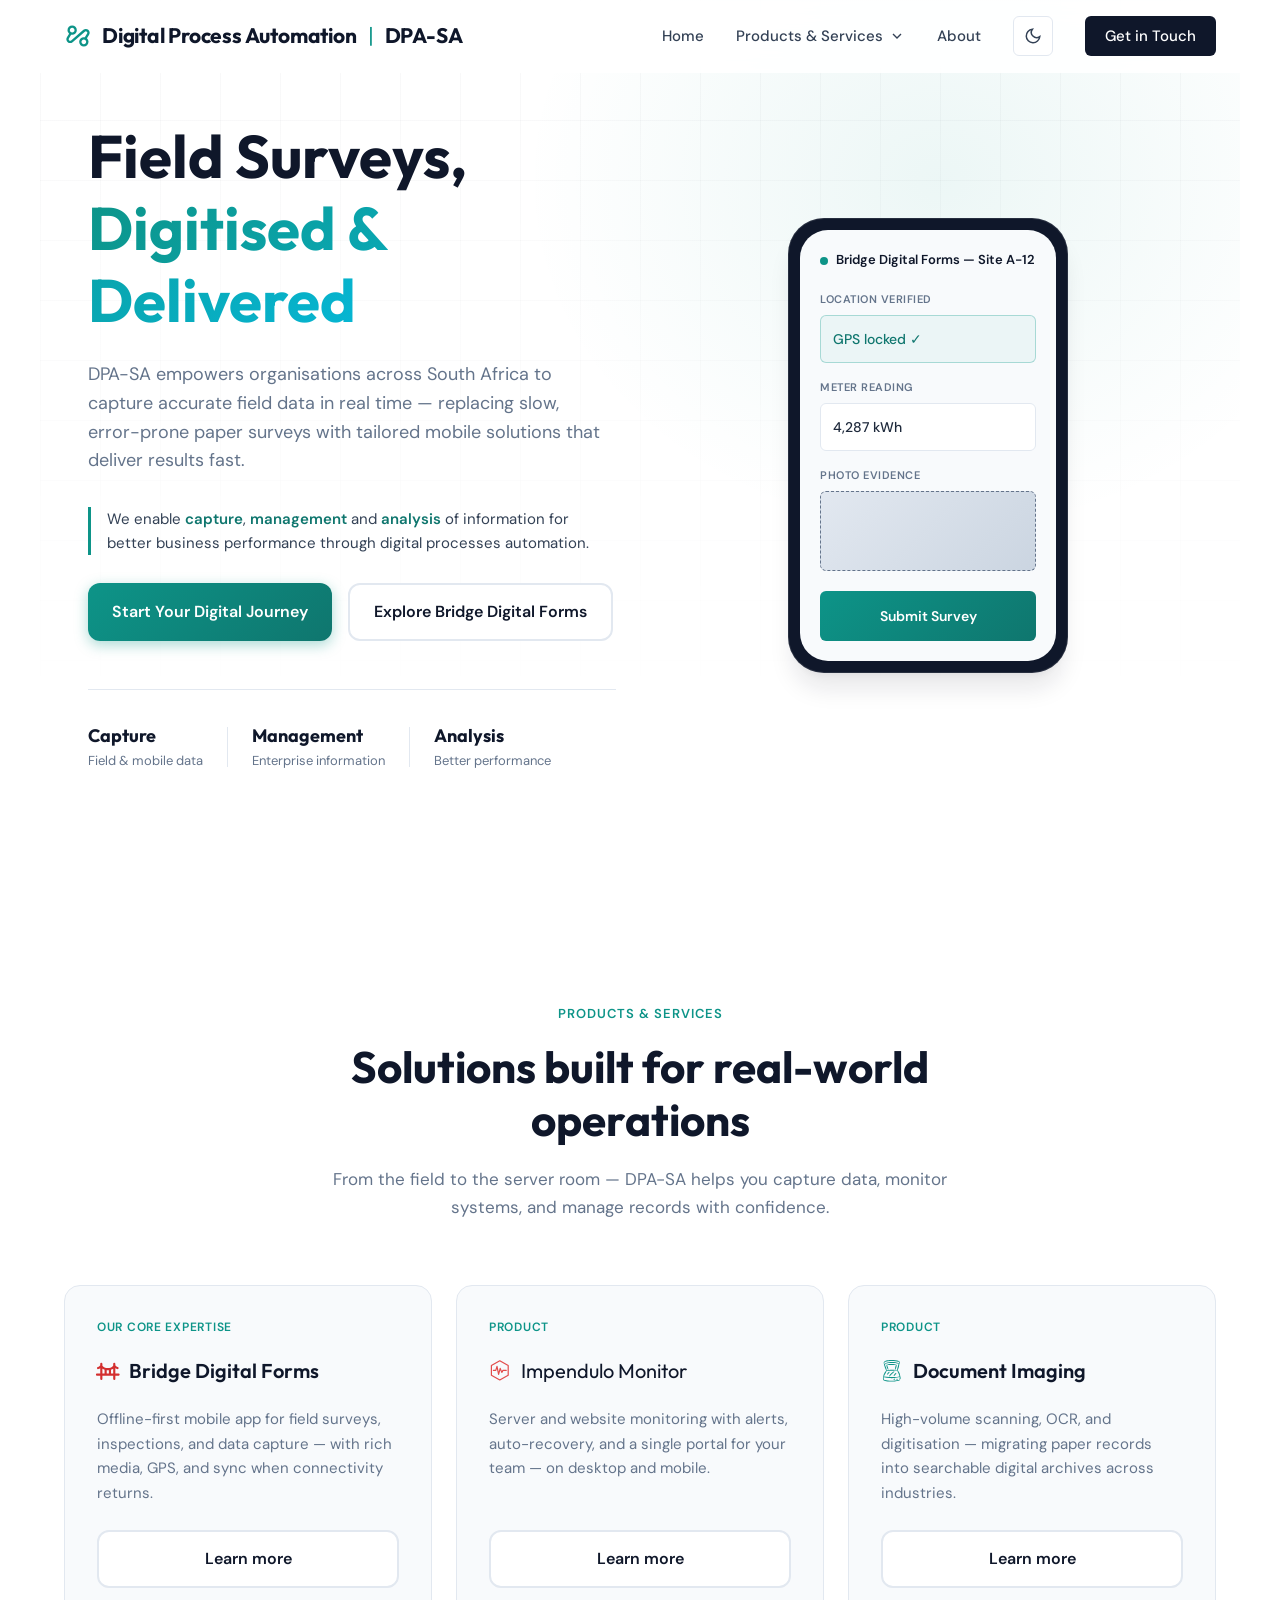
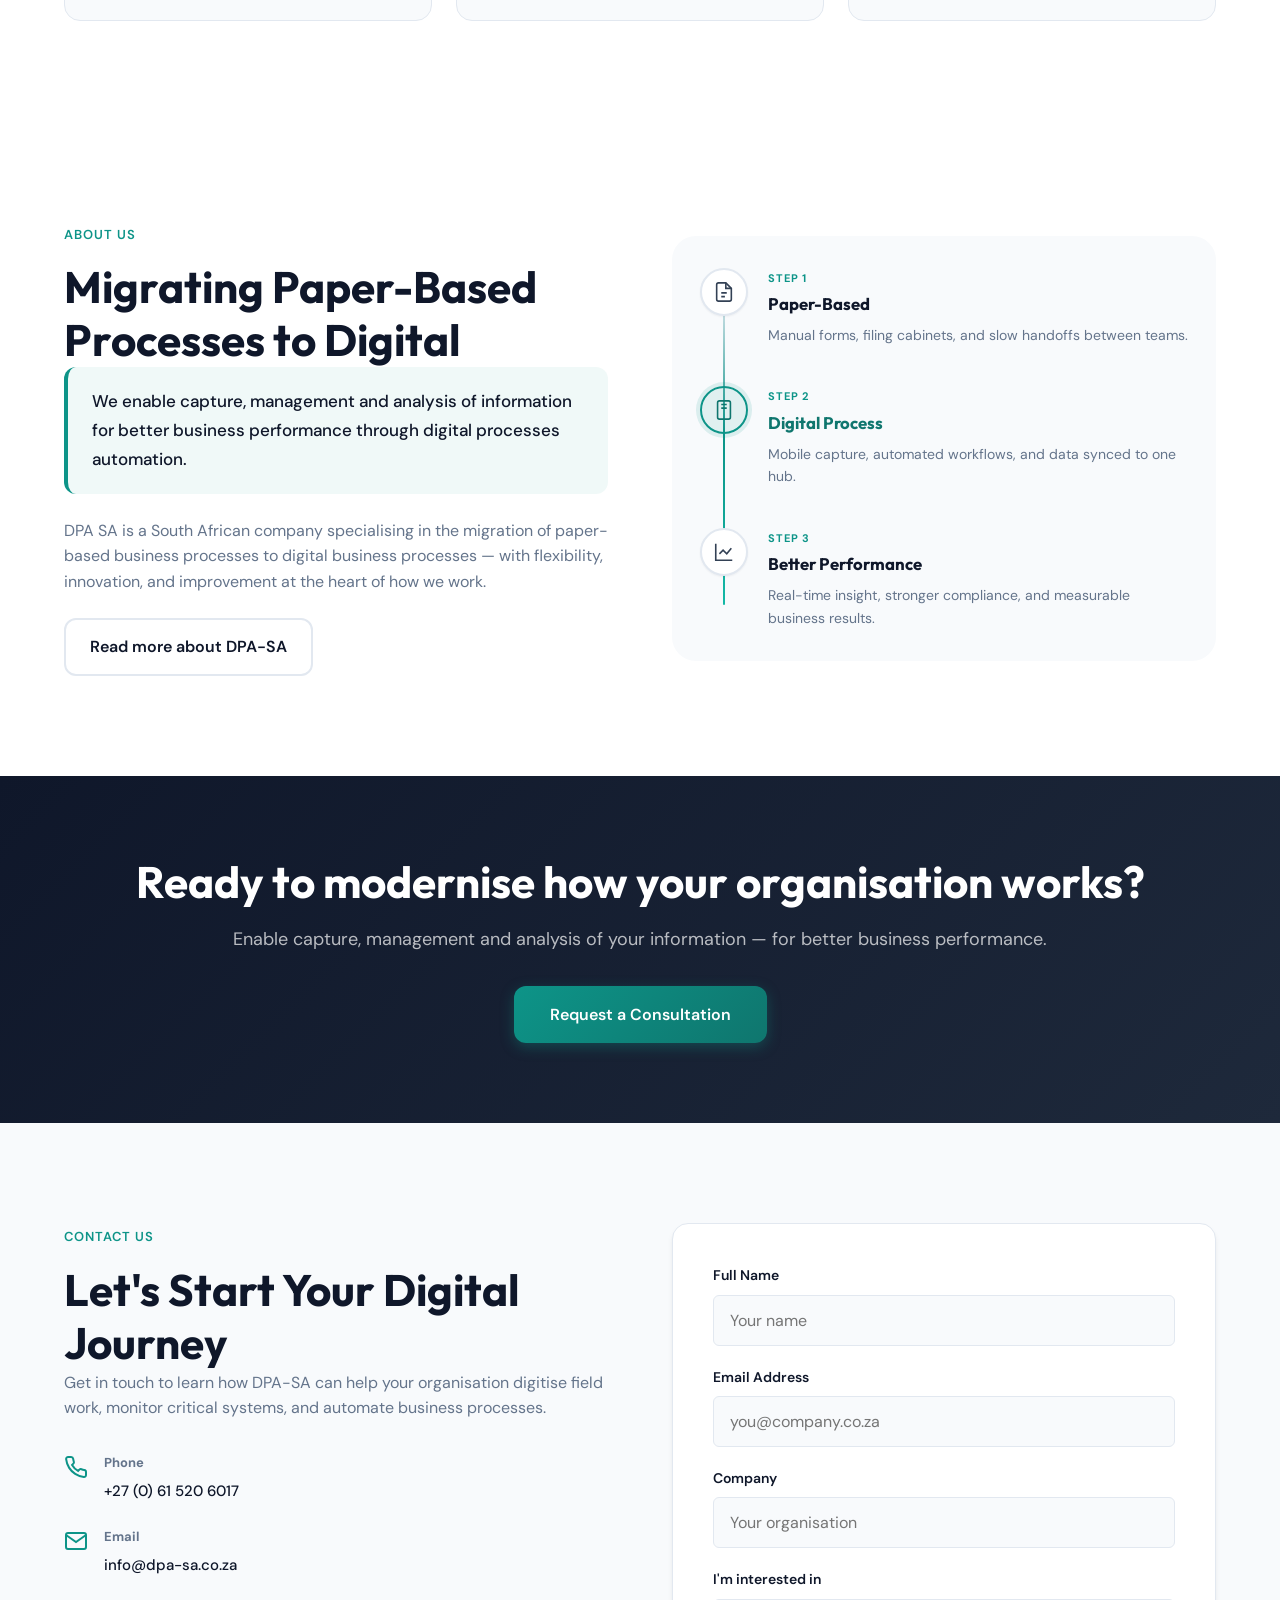
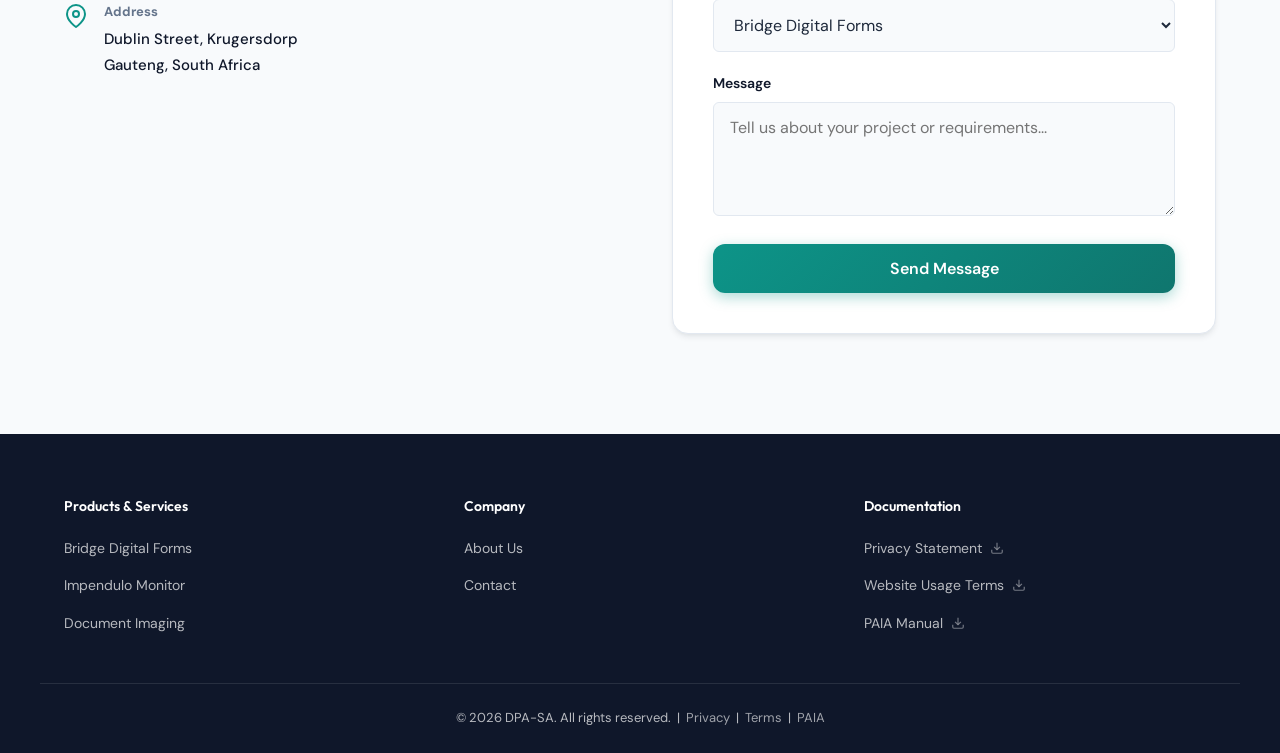
==== index.html @ 2eee4308 "Add DPA-SA static website for GitHub Pages deployment. Includes marketing pages, assets, and optiona" ====
<!DOCTYPE html>
<html lang="en">
<head>
  <meta charset="UTF-8">
  <script>
    (function () {
      try {
        var theme = localStorage.getItem('dpa-theme');
        if (!theme) {
          theme = window.matchMedia('(prefers-color-scheme: dark)').matches ? 'dark' : 'light';
        }
        document.documentElement.setAttribute('data-theme', theme);
      } catch (e) {}
    })();
  </script>
  <meta name="viewport" content="width=device-width, initial-scale=1.0, viewport-fit=cover">
  <meta http-equiv="X-UA-Compatible" content="IE=edge">

  <title>DPA-SA | Digital Process Automation</title>
  <meta name="description" content="DPA-SA — Digital Process Automation for South African organisations. Bridge Digital Forms field surveys, Impendulo Monitor server monitoring, and document imaging.">
  <meta name="keywords" content="DPA-SA, Digital Process Automation, Bridge Digital Forms, field surveys, Impendulo Monitor, server monitoring, document imaging, South Africa">
  <meta name="author" content="DPA-SA">
  <meta name="theme-color" content="#0f766e">
  <link rel="icon" type="image/svg+xml" href="images/dpa-logo.svg">
  <link rel="canonical" href="https://dpa-sa.co.za/">

  <meta name="robots" content="index, follow, max-image-preview:large, max-snippet:-1, max-video-preview:-1">
  <meta name="googlebot" content="index, follow, max-image-preview:large, max-snippet:-1, max-video-preview:-1">
  <meta name="bingbot" content="index, follow">

  <meta property="og:type" content="website">
  <meta property="og:site_name" content="DPA-SA">
  <meta property="og:locale" content="en_ZA">
  <meta property="og:url" content="https://dpa-sa.co.za/">
  <meta property="og:title" content="DPA-SA | Digital Process Automation">
  <meta property="og:description" content="We enable capture, management and analysis of information for better business performance through digital processes automation.">
  <meta property="og:image" content="https://dpa-sa.co.za/images/dpa_logo_transparent.png">
  <meta property="og:image:alt" content="DPA-SA — Digital Process Automation">

  <meta name="twitter:card" content="summary">
  <meta name="twitter:title" content="DPA-SA | Digital Process Automation">
  <meta name="twitter:description" content="Bridge Digital Forms field surveys, Impendulo Monitor, and document imaging for South African organisations.">
  <meta name="twitter:image" content="https://dpa-sa.co.za/images/dpa_logo_transparent.png">

  <script type="application/ld+json">
  {
    "@context": "https://schema.org",
    "@graph": [
      {
        "@type": "Organization",
        "@id": "https://dpa-sa.co.za/#organization",
        "name": "DPA-SA",
        "alternateName": "Digital Process Automation",
        "url": "https://dpa-sa.co.za/",
        "logo": "https://dpa-sa.co.za/images/dpa_logo_transparent.png",
        "description": "South African company specialising in digital process automation, Bridge Digital Forms field surveys, server monitoring, and document imaging.",
        "email": "info@dpa-sa.co.za",
        "telephone": "+27-61-520-6017",
        "address": {
          "@type": "PostalAddress",
          "streetAddress": "Dublin Street",
          "addressLocality": "Krugersdorp",
          "addressRegion": "Gauteng",
          "addressCountry": "ZA"
        },
        "areaServed": { "@type": "Country", "name": "South Africa" }
      },
      {
        "@type": "WebSite",
        "@id": "https://dpa-sa.co.za/#website",
        "url": "https://dpa-sa.co.za/",
        "name": "DPA-SA",
        "publisher": { "@id": "https://dpa-sa.co.za/#organization" },
        "inLanguage": "en-ZA"
      }
    ]
  }
  </script>

  <link rel="preconnect" href="https://fonts.googleapis.com">
  <link rel="preconnect" href="https://fonts.gstatic.com" crossorigin>
  <link href="https://fonts.googleapis.com/css2?family=DM+Sans:ital,opsz,wght@0,9..40,400;0,9..40,500;0,9..40,600;0,9..40,700;1,9..40,400&family=Outfit:wght@500;600;700;800&display=swap" rel="stylesheet">
  <link rel="stylesheet" href="styles.css">
</head>
<body>
  <header class="header" id="header">
    <nav class="nav container">
      <a href="index.html" class="logo">
        <svg class="logo-icon" xmlns="http://www.w3.org/2000/svg" viewBox="0 0 24 24" width="28" height="28" aria-hidden="true">
          <path d="M0 0h24v24H0z" fill="none"/>
          <path fill="currentColor" d="M7.4 17.25q-1.05.875-2.187.8t-1.988-.775t-1.162-1.837t.412-2.338L4.35 10q-.625-.55-.987-1.325T3 7q0-1.65 1.175-2.825T7 3t2.825 1.175T11 7T9.825 9.825T7 11q-.225 0-.45-.025t-.425-.075L4.2 14.15q-.275.45-.175.888t.425.712t.775.313t.875-.313l10.5-9.025q1.05-.875 2.2-.788t2 .788t1.15 1.838t-.425 2.337L19.65 14q.625.55.988 1.325T21 17q0 1.65-1.175 2.825T17 21t-2.825-1.175T13 17t1.175-2.825T17 13q.225 0 .438.025t.412.075l1.95-3.25q.275-.45.175-.888t-.425-.712t-.775-.312t-.875.312zm1.013-8.837Q9 7.825 9 7t-.587-1.412T7 5t-1.412.588T5 7t.588 1.413T7 9t1.413-.587m10 10Q19 17.825 19 17t-.587-1.412T17 15t-1.412.588T15 17t.588 1.413T17 19t1.413-.587M17 17"/>
        </svg>
        <span class="logo-text">Digital Process Automation <span class="logo-divider">|</span> DPA-SA</span>
      </a>
      <button class="nav-toggle" id="navToggle" aria-label="Toggle navigation">
        <span></span>
        <span></span>
        <span></span>
      </button>
      <ul class="nav-links" id="navLinks">
        <li><a href="index.html">Home</a></li>
        <li class="nav-dropdown" id="navDropdown">
          <button class="nav-dropdown-toggle" id="navDropdownToggle" aria-expanded="false" aria-haspopup="true">
            Products &amp; Services
            <svg class="nav-dropdown-chevron" viewBox="0 0 24 24" fill="none" stroke="currentColor" stroke-width="2"><path d="M6 9l6 6 6-6"/></svg>
          </button>
          <ul class="nav-dropdown-menu" id="navDropdownMenu">
            <li><a href="bridge-digital-forms.html">Bridge Digital Forms</a></li>
            <li><a href="impendulo.html">Impendulo Monitor</a></li>
            <li><a href="document-imaging.html">Document Imaging</a></li>
          </ul>
        </li>
        <li><a href="about.html">About</a></li>
        <li>
          <button type="button" class="theme-toggle" id="themeToggle" aria-label="Switch to dark mode">
            <svg class="theme-icon theme-icon--moon" viewBox="0 0 24 24" fill="none" stroke="currentColor" stroke-width="2" aria-hidden="true"><path d="M21 12.79A9 9 0 1111.21 3 7 7 0 0021 12.79z"/></svg>
            <svg class="theme-icon theme-icon--sun" viewBox="0 0 24 24" fill="none" stroke="currentColor" stroke-width="2" aria-hidden="true"><circle cx="12" cy="12" r="5"/><path d="M12 1v2M12 21v2M4.22 4.22l1.42 1.42M18.36 18.36l1.42 1.42M1 12h2M21 12h2M4.22 19.78l1.42-1.42M18.36 5.64l1.42-1.42"/></svg>
          </button>
        </li>
        <li><a href="index.html#contact" class="nav-cta">Get in Touch</a></li>
      </ul>
    </nav>
  </header>

  <main>
    <section class="hero">
      <div class="hero-bg">
        <div class="hero-gradient"></div>
        <div class="hero-grid"></div>
      </div>
      <div class="hero-layout container">
        <div class="hero-intro">
          <h1>Field Surveys,<br><span class="gradient-text">Digitised & Delivered</span></h1>
          <p class="hero-subtitle">
            DPA-SA empowers organisations across South Africa to capture accurate field data in real time —
            replacing slow, error-prone paper surveys with tailored mobile solutions that deliver results fast.
          </p>
        </div>
        <div class="hero-visual">
          <div class="phone-mockup">
            <div class="phone-screen">
              <div class="form-preview">
                <div class="form-header">
                  <div class="form-dot"></div>
                  <span>Bridge Digital Forms — Site A-12</span>
                </div>
                <div class="form-field">
                  <label>Location verified</label>
                  <div class="form-value success">GPS locked ✓</div>
                </div>
                <div class="form-field">
                  <label>Meter reading</label>
                  <div class="form-value">4,287 kWh</div>
                </div>
                <div class="form-field">
                  <label>Photo evidence</label>
                  <div class="form-photo"></div>
                </div>
                <div class="form-submit">Submit Survey</div>
              </div>
            </div>
          </div>
        </div>
        <div class="hero-details">
          <p class="hero-slogan">
            We enable <strong>capture</strong>, <strong>management</strong> and <strong>analysis</strong> of information for better business performance through digital processes automation.
          </p>
          <div class="hero-actions">
            <a href="index.html#contact" class="btn btn-primary">Start Your Digital Journey</a>
            <a href="bridge-digital-forms.html" class="btn btn-secondary">Explore Bridge Digital Forms</a>
          </div>
          <div class="hero-stats">
            <div class="stat">
              <span class="stat-value">Capture</span>
              <span class="stat-label">Field & mobile data</span>
            </div>
            <div class="stat-divider"></div>
            <div class="stat">
              <span class="stat-value">Management</span>
              <span class="stat-label">Enterprise information</span>
            </div>
            <div class="stat-divider"></div>
            <div class="stat">
              <span class="stat-value">Analysis</span>
              <span class="stat-label">Better performance</span>
            </div>
          </div>
        </div>
      </div>
    </section>

    <section class="section products-overview">
      <div class="container">
        <div class="section-header section-header--center">
          <span class="section-tag">Products &amp; Services</span>
          <h2>Solutions built for real-world operations</h2>
          <p>From the field to the server room — DPA-SA helps you capture data, monitor systems, and manage records with confidence.</p>
        </div>

        <div class="product-teasers">
          <article class="product-teaser">
            <span class="product-teaser-tag">Our Core Expertise</span>
            <h3 class="bridge-mobile-title bridge-mobile-title--sm">
              <svg class="bridge-mobile-logo" xmlns="http://www.w3.org/2000/svg" viewBox="2 3 20 17" aria-hidden="true">
                <path fill="currentColor" d="M18 4a1 1 0 0 1 .993.883L19 5v1.565l.116.101l.277.231q.076.063.158.126c.533.415 1.177.832 1.765 1.028a1 1 0 1 1-.632 1.898a7 7 0 0 1-1.43-.694L19 9.091V14h3a1 1 0 0 1 .117 1.993L22 16h-3v3a1 1 0 0 1-1.993.117L17 19v-3H7v3a1 1 0 0 1-1.993.117L5 19v-3H2a1 1 0 0 1-.117-1.993L2 14h3V9.09c-.496.331-1.078.657-1.684.859a1 1 0 0 1-.632-1.898c.588-.196 1.232-.613 1.765-1.028l.158-.126l.277-.231L5 6.565V5a1 1 0 0 1 1.993-.117L7 5v1.722a4.8 4.8 0 0 0 .937.997C8.71 8.338 9.993 9 12 9s3.29-.662 4.063-1.28c.393-.315.664-.626.832-.851L17 6.722V5a1 1 0 0 1 1-1m-1 5.517a7.6 7.6 0 0 1-1.666.895l-.334.121V14h2zm-4 1.436a10.5 10.5 0 0 1-1.677.026L11 10.953V14h2zM7 9.517V14h2v-3.467l-.334-.12a7.6 7.6 0 0 1-1.428-.733z"/>
              </svg>
              Bridge Digital Forms
            </h3>
            <p>Offline-first mobile app for field surveys, inspections, and data capture — with rich media, GPS, and sync when connectivity returns.</p>
            <a href="bridge-digital-forms.html" class="btn btn-secondary">Learn more</a>
          </article>

          <article class="product-teaser">
            <span class="product-teaser-tag">Product</span>
            <h3 class="impendulo-title impendulo-title--sm impendulo-title--teaser">
              <svg class="impendulo-mark" xmlns="http://www.w3.org/2000/svg" viewBox="0 0 108 108" aria-hidden="true">
                <polygon points="54,4 96,28 96,76 54,100 12,76 12,28" fill="none" stroke="currentColor" stroke-width="6" stroke-linejoin="round"/>
                <polyline points="22,52 34,52 40,32 48,72 56,42 64,62 70,52 86,52" fill="none" stroke="currentColor" stroke-width="6" stroke-linecap="round" stroke-linejoin="round"/>
              </svg>
              <span class="impendulo-title-text">Impendulo Monitor</span>
            </h3>
            <p>Server and website monitoring with alerts, auto-recovery, and a single portal for your team — on desktop and mobile.</p>
            <a href="impendulo.html" class="btn btn-secondary">Learn more</a>
          </article>

          <article class="product-teaser">
            <span class="product-teaser-tag">Product</span>
            <h3 class="document-imaging-title document-imaging-title--sm">
              <svg class="document-imaging-logo" xmlns="http://www.w3.org/2000/svg" viewBox="0 0 24 24" aria-hidden="true">
                <path d="M0 0h24v24H0z" fill="none"/>
                <g fill="currentColor" fill-rule="evenodd" clip-rule="evenodd">
                  <path d="M17.805 20.708a.684.684 0 0 0-.713.713c0 .332.322.583.794.603a.764.764 0 0 0 .753-.653a.774.774 0 0 0-.834-.663m-3.185 0a.674.674 0 0 0-.713.714c0 .331.321.582.783.602a.674.674 0 1 0-.07-1.316m-7.868-4.492a.32.32 0 0 0 .442-.08c.312-.311.694-.563 1.005-.894c.18-.181.352-.392.523-.583q.362-.478.773-.914a.36.36 0 0 0 .1-.493a.353.353 0 0 0-.492-.09q-.567.284-1.075.663a3.5 3.5 0 0 0-.402.372a2 2 0 0 0-.351.432q-.333.552-.563 1.155a.31.31 0 0 0 .04.432m2.382 2.03a.32.32 0 0 0 .432-.08q.474-.53 1.004-1.005c.272-.261.553-.492.834-.754c.282-.261.543-.502.794-.773c.814-.804 1.608-1.628 2.432-2.362a.35.35 0 0 0 .145-.38a.353.353 0 0 0-.453-.245a.4.4 0 0 0-.124.073c-.693.452-1.407.914-2.08 1.447a11 11 0 0 0-.824.713q-.408.376-.764.804a13 13 0 0 0-1.497 2.13a.31.31 0 0 0 .1.432m4.985-.814a.311.311 0 0 0 .502.362c.352-.342.744-.653 1.085-1.005c.181-.21.342-.442.513-.673q.344-.54.784-1.005a.36.36 0 0 0 .08-.492a.354.354 0 0 0-.492-.08a5.7 5.7 0 0 0-1.176.783q-.226.198-.412.432q-.18.224-.322.472c-.23.392-.371.834-.562 1.206"/>
                  <path d="M21.835 19.693c-.08-.372-.724-3.065-.874-3.848a9 9 0 0 0-.272-1.005a13 13 0 0 0-.784-1.578c-.462-.723-1.004-1.386-1.507-2.08q.581-.966 1.005-2.01q.212-.568.362-1.155q.15-.552.24-1.115c.121-.674.172-1.347.232-2.01c.374-.617.63-1.299.754-2.01a1.47 1.47 0 0 0-.161-.814a1.87 1.87 0 0 0-.814-.723a8 8 0 0 0-2.01-.653a29 29 0 0 0-3.949-.623a29.5 29.5 0 0 0-4.02 0c-.451 0-.913.07-1.376.13S7.757.33 7.305.41c-.916.125-1.815.347-2.683.663A2.68 2.68 0 0 0 3.125 2.38a1.7 1.7 0 0 0-.121.613q0 .429.11.844q.066.263.171.512v.06a.4.4 0 0 0 0 .222c.242.884.443 1.768.694 2.652c.11.372.22.744.341 1.116s.272.743.422 1.095c.312.744.684 1.447 1.005 2.17c-.502.654-1.005 1.307-1.487 2.01a10 10 0 0 0-.573 1.005q-.267.49-.482 1.005a14.4 14.4 0 0 0-.744 2.602a.35.35 0 0 0 .06.282a.31.31 0 0 0 .121.271c0 .13-.11.261-.16.402a5 5 0 0 0-.242.794a2.6 2.6 0 0 0-.07.492q-.03.256 0 .513a2.59 2.59 0 0 0 1.728 2.01c1.158.434 2.374.695 3.608.773c1.703.154 3.415.207 5.124.16a31 31 0 0 0 5.105-.642c.543-.11 1.085-.211 1.628-.342a10 10 0 0 0 1.095-.321a.343.343 0 0 0 .221-.443s-.06-.07-.09-.1a.37.37 0 0 0 .22-.1c.401-.305.708-.716.885-1.186c.071-.204.112-.418.12-.633q.05-.26.02-.523M3.808 2.691a1.94 1.94 0 0 1 1.206-.834a12 12 0 0 1 2.522-.442l2.653-.221a32 32 0 0 1 3.828 0c1.283.064 2.562.205 3.828.422a9.7 9.7 0 0 1 1.608.382c.286.075.542.237.734.462c.08.162.105.345.07.523q-.09.47-.271.914h-.07a15 15 0 0 0-1.005-.633q-.408-.164-.834-.271a15 15 0 0 0-3.708-.744a24 24 0 0 0-2.804 0c-.944 0-1.879.13-2.773.211c-1.121.08-2.223.334-3.266.754A3.17 3.17 0 0 0 4.02 4.62a2 2 0 0 1-.17-.402a2 2 0 0 1-.111-.422a2.6 2.6 0 0 1-.06-.573c0-.186.044-.368.13-.533m-.06 14.49c.22-.432.462-.854.693-1.286s.462-.864.683-1.296c.402-.804.764-1.618 1.146-2.412h.08a.3.3 0 0 0 .171-.402c-.251-.884-.452-1.758-.703-2.633c-.11-.371-.232-.743-.362-1.105s-.271-.734-.442-1.095a65 65 0 0 0-.734-1.749a.28.28 0 0 0 .181-.2a2.33 2.33 0 0 1 1.407-1.166a9.7 9.7 0 0 1 3.014-.412l2.744-.1c.894 0 1.788-.051 2.693 0c1.182.015 2.359.167 3.506.451q.339.095.654.252c.341.16.663.351 1.004.532c-.24 1.005-.542 2.01-.834 3.015c-.11.372-.21.743-.311 1.115c-.1.372-.17.754-.271 1.126c-.1.371-.282.914-.453 1.366a.31.31 0 0 0-.24-.15a31 31 0 0 0-4.201-.212c-.824 0-1.658.06-2.492.121c-1.236.1-2.462.271-3.698.301a.313.313 0 0 0-.321.302a.3.3 0 0 0 .301.321q2.089.227 4.19.211c.824 0 1.648-.08 2.482-.14c1.236-.09 2.462-.211 3.698-.201a.35.35 0 0 0 .322-.221q.04.083.12.13a.28.28 0 0 0 .181 0l1.638 3.567q.252.592.442 1.206c.191.613.352 1.236.553 1.86a41 41 0 0 1-5.868.683c-.905 0-1.81.05-2.724.05s-1.808 0-2.713-.06a52 52 0 0 1-6.029-.553c.14-.412.302-.814.493-1.216m16.941 3.236q.015.195 0 .392a1.94 1.94 0 0 1-.291.834a.35.35 0 0 0 0 .472h-.07a9 9 0 0 1-1.005.251l-1.628.241q-2 .285-4.02.342a50 50 0 0 1-6.029-.181a11.7 11.7 0 0 1-3.346-.492a1.8 1.8 0 0 1-1.296-1.287a2.4 2.4 0 0 1 0-.371a3 3 0 0 1 0-.402c0-.242.1-.473.16-.704c.061-.23.101-.291.152-.432a43 43 0 0 0 5.908 1.005c.925.08 1.859.12 2.783.11c.925-.01 1.87 0 2.794-.12A36 36 0 0 0 20.74 19v.794c0 .27-.03.422-.05.623"/>
                  <path d="M7.697 10.61a.29.29 0 0 0 .392.17a.31.31 0 0 0 .18-.402c-.18-.683-.311-1.366-.522-2.01c-.12-.391-.281-.773-.432-1.155s-.362-.924-.523-1.397a8 8 0 0 1 1.005-.15h2.2l3.568-.211q.685-.015 1.367.06c.572.06 1.135.16 1.698.251c-.161.432-.332.844-.483 1.276c-.08.231-.15.462-.21.704c-.061.24-.111.482-.161.723c-.1.583-.161 1.166-.221 1.749a.353.353 0 0 0 .258.453a.35.35 0 0 0 .425-.303c.2-.562.442-1.095.633-1.658a9 9 0 0 0 .321-1.145q.154-.923.171-1.86a.34.34 0 0 0 .09-.14a.35.35 0 0 0-.26-.412a38 38 0 0 0-2.11-.553q-.732-.161-1.478-.23a11 11 0 0 0-1.507 0c-.734 0-1.467.15-2.18.21s-1.488.181-2.221.332c-1.678.241-1.779.352-1.678.643a12 12 0 0 0 .26 1.9c.071.26.131.522.222.783l.301.744c.221.562.583 1.045.895 1.627"/>
                </g>
              </svg>
              Document Imaging
            </h3>
            <p>High-volume scanning, OCR, and digitisation — migrating paper records into searchable digital archives across industries.</p>
            <a href="document-imaging.html" class="btn btn-secondary">Learn more</a>
          </article>
        </div>
      </div>
    </section>

    <section class="section about about--snippet">
      <div class="container about-grid">
        <div class="about-content">
          <span class="section-tag">About Us</span>
          <h2>Migrating Paper-Based Processes to Digital</h2>
          <p class="about-slogan">
            We enable capture, management and analysis of information for better business performance through digital processes automation.
          </p>
          <p>
            DPA SA is a South African company specialising in the migration of paper-based business processes to digital business processes — with flexibility, innovation, and improvement at the heart of how we work.
          </p>
          <a href="about.html" class="btn btn-secondary">Read more about DPA-SA</a>
        </div>
        <div class="about-visual">
          <div class="process-flow process-flow--timeline">
            <article class="flow-step">
              <div class="flow-step__marker">
                <div class="flow-icon" aria-hidden="true">
                  <svg viewBox="0 0 24 24" fill="none" stroke="currentColor" stroke-width="1.75"><path d="M14 2H6a2 2 0 00-2 2v16a2 2 0 002 2h12a2 2 0 002-2V8z"/><path d="M14 2v6h6M9 13h6M9 17h4"/></svg>
                </div>
              </div>
              <div class="flow-step__body">
                <span class="flow-step__label">Step 1</span>
                <strong>Paper-Based</strong>
                <p>Manual forms, filing cabinets, and slow handoffs between teams.</p>
              </div>
            </article>

            <article class="flow-step flow-step--active">
              <div class="flow-step__marker">
                <div class="flow-icon" aria-hidden="true">
                  <svg viewBox="0 0 24 24" fill="none" stroke="currentColor" stroke-width="1.75"><rect x="5" y="2" width="14" height="20" rx="2"/><path d="M12 18h.01M9 6h6M9 10h6"/></svg>
                </div>
              </div>
              <div class="flow-step__body">
                <span class="flow-step__label">Step 2</span>
                <strong>Digital Process</strong>
                <p>Mobile capture, automated workflows, and data synced to one hub.</p>
              </div>
            </article>

            <article class="flow-step">
              <div class="flow-step__marker">
                <div class="flow-icon" aria-hidden="true">
                  <svg viewBox="0 0 24 24" fill="none" stroke="currentColor" stroke-width="1.75"><path d="M3 3v18h18"/><path d="M7 14l4-4 4 4 5-6"/></svg>
                </div>
              </div>
              <div class="flow-step__body">
                <span class="flow-step__label">Step 3</span>
                <strong>Better Performance</strong>
                <p>Real-time insight, stronger compliance, and measurable business results.</p>
              </div>
            </article>
          </div>
        </div>
      </div>
    </section>

    <section class="cta-banner">
      <div class="container cta-content">
        <h2>Ready to modernise how your organisation works?</h2>
        <p>Enable capture, management and analysis of your information — for better business performance.</p>
        <a href="index.html#contact" class="btn btn-primary btn-lg">Request a Consultation</a>
      </div>
    </section>

    <section class="section contact" id="contact">
      <div class="container contact-grid">
        <div class="contact-info">
          <span class="section-tag">Contact Us</span>
          <h2>Let's Start Your Digital Journey</h2>
          <p>
            Get in touch to learn how DPA-SA can help your organisation digitise field work, monitor critical systems, and automate business processes.
          </p>
          <div class="contact-details">
            <div class="contact-item">
              <svg viewBox="0 0 24 24" fill="none" stroke="currentColor" stroke-width="2"><path d="M22 16.92v3a2 2 0 01-2.18 2 19.79 19.79 0 01-8.63-3.07 19.5 19.5 0 01-6-6 19.79 19.79 0 01-3.07-8.67A2 2 0 014.11 2h3a2 2 0 012 1.72 12.84 12.84 0 00.7 2.81 2 2 0 01-.45 2.11L8.09 9.91a16 16 0 006 6l1.27-1.27a2 2 0 012.11-.45 12.84 12.84 0 002.81.7A2 2 0 0122 16.92z"/></svg>
              <div>
                <strong>Phone</strong>
                <a href="tel:+27615206017">+27 (0) 61 520 6017</a>
              </div>
            </div>
            <div class="contact-item">
              <svg viewBox="0 0 24 24" fill="none" stroke="currentColor" stroke-width="2"><path d="M4 4h16c1.1 0 2 .9 2 2v12c0 1.1-.9 2-2 2H4c-1.1 0-2-.9-2-2V6c0-1.1.9-2 2-2z"/><path d="M22 6l-10 7L2 6"/></svg>
              <div>
                <strong>Email</strong>
                <a href="mailto:info@dpa-sa.co.za">info@dpa-sa.co.za</a>
              </div>
            </div>
            <div class="contact-item">
              <svg viewBox="0 0 24 24" fill="none" stroke="currentColor" stroke-width="2"><path d="M21 10c0 7-9 13-9 13s-9-6-9-13a9 9 0 0118 0z"/><circle cx="12" cy="10" r="3"/></svg>
              <div>
                <strong>Address</strong>
                <span>Dublin Street, Krugersdorp<br>Gauteng, South Africa</span>
              </div>
            </div>
          </div>
        </div>
        <form class="contact-form" id="contactForm">
          <div class="form-group">
            <label for="name">Full Name</label>
            <input type="text" id="name" name="name" required placeholder="Your name">
          </div>
          <div class="form-group">
            <label for="email">Email Address</label>
            <input type="email" id="email" name="email" required placeholder="you@company.co.za">
          </div>
          <div class="form-group">
            <label for="company">Company</label>
            <input type="text" id="company" name="company" placeholder="Your organisation">
          </div>
          <div class="form-group">
            <label for="interest">I'm interested in</label>
            <select id="interest" name="interest">
              <option value="bridge-digital-forms">Bridge Digital Forms</option>
              <option value="impendulo">Impendulo Monitor</option>
              <option value="document-imaging">Document Imaging</option>
              <option value="other">Other / General Enquiry</option>
            </select>
          </div>
          <div class="form-group">
            <label for="message">Message</label>
            <textarea id="message" name="message" rows="4" placeholder="Tell us about your project or requirements..."></textarea>
          </div>
          <button type="submit" class="btn btn-primary btn-full">Send Message</button>
        </form>
      </div>
    </section>
  </main>

  <footer class="footer">
    <div class="container footer-content">
      <div class="footer-col">
        <h4>Products &amp; Services</h4>
        <ul>
          <li><a href="bridge-digital-forms.html">Bridge Digital Forms</a></li>
          <li><a href="impendulo.html">Impendulo Monitor</a></li>
          <li><a href="document-imaging.html">Document Imaging</a></li>
        </ul>
      </div>
      <div class="footer-col">
        <h4>Company</h4>
        <ul>
          <li><a href="about.html">About Us</a></li>
          <li><a href="index.html#contact">Contact</a></li>
        </ul>
      </div>
      <div class="footer-col">
        <h4>Documentation</h4>
        <ul>
          <li>
            <a href="documentation/DPA-Privacy-Statement.pdf" target="_blank" rel="noopener noreferrer" class="doc-link">
              Privacy Statement
              <svg viewBox="0 0 24 24" fill="none" stroke="currentColor" stroke-width="2" aria-hidden="true"><path d="M21 15v4a2 2 0 01-2 2H5a2 2 0 01-2-2v-4"/><polyline points="7 10 12 15 17 10"/><line x1="12" y1="15" x2="12" y2="3"/></svg>
            </a>
          </li>
          <li>
            <a href="documentation/DPA-Website-Usage-Terms.pdf" target="_blank" rel="noopener noreferrer" class="doc-link">
              Website Usage Terms
              <svg viewBox="0 0 24 24" fill="none" stroke="currentColor" stroke-width="2" aria-hidden="true"><path d="M21 15v4a2 2 0 01-2 2H5a2 2 0 01-2-2v-4"/><polyline points="7 10 12 15 17 10"/><line x1="12" y1="15" x2="12" y2="3"/></svg>
            </a>
          </li>
          <li>
            <a href="documentation/DPA-PAIA-manual.pdf" target="_blank" rel="noopener noreferrer" class="doc-link">
              PAIA Manual
              <svg viewBox="0 0 24 24" fill="none" stroke="currentColor" stroke-width="2" aria-hidden="true"><path d="M21 15v4a2 2 0 01-2 2H5a2 2 0 01-2-2v-4"/><polyline points="7 10 12 15 17 10"/><line x1="12" y1="15" x2="12" y2="3"/></svg>
            </a>
          </li>
        </ul>
      </div>
    </div>
    <div class="footer-bottom container">
      <p>&copy; 2026 DPA-SA. All rights reserved. &nbsp;|&nbsp;
        <a href="documentation/DPA-Privacy-Statement.pdf" target="_blank" rel="noopener noreferrer">Privacy</a> &nbsp;|&nbsp;
        <a href="documentation/DPA-Website-Usage-Terms.pdf" target="_blank" rel="noopener noreferrer">Terms</a> &nbsp;|&nbsp;
        <a href="documentation/DPA-PAIA-manual.pdf" target="_blank" rel="noopener noreferrer">PAIA</a>
      </p>
    </div>
  </footer>

  <button class="scroll-top" id="scrollTop" aria-label="Scroll to top" title="Back to top">
    <svg viewBox="0 0 24 24" fill="none" stroke="currentColor" stroke-width="2.5" aria-hidden="true"><path d="M18 15l-6-6-6 6"/></svg>
  </button>

  <script src="script.js"></script>
</body>
</html>
---- styles.css ----
/* ============================================
   DPA-SA — Modern Corporate Website Styles
   ============================================ */

:root {
  color-scheme: light;
  --color-primary: #0d9488;
  --color-primary-dark: #0f766e;
  --color-primary-light: #14b8a6;
  --bridge-brand-red: #d32f2f;
  --portal-brand-red: var(--bridge-brand-red);
  --color-accent: #06b6d4;
  --color-navy: #0f172a;
  --color-navy-light: #1e293b;
  --color-slate: #334155;
  --color-slate-light: #64748b;
  --color-text: #1e293b;
  --color-text-muted: #64748b;
  --color-heading: #0f172a;
  --color-bg: #ffffff;
  --color-bg-alt: #f8fafc;
  --color-bg-dark: #0f172a;
  --color-surface: #ffffff;
  --color-header-bg: rgba(255, 255, 255, 0.9);
  --color-border: #e2e8f0;
  --color-grid-line: rgba(15, 23, 42, 0.03);
  --font-display: 'Outfit', system-ui, sans-serif;
  --font-body: 'DM Sans', system-ui, sans-serif;
  --shadow-sm: 0 1px 2px rgba(15, 23, 42, 0.05);
  --shadow-md: 0 4px 6px -1px rgba(15, 23, 42, 0.08), 0 2px 4px -2px rgba(15, 23, 42, 0.05);
  --shadow-lg: 0 10px 15px -3px rgba(15, 23, 42, 0.08), 0 4px 6px -4px rgba(15, 23, 42, 0.05);
  --shadow-xl: 0 20px 25px -5px rgba(15, 23, 42, 0.1), 0 8px 10px -6px rgba(15, 23, 42, 0.05);
  --radius-sm: 6px;
  --radius-md: 12px;
  --radius-lg: 16px;
  --radius-xl: 24px;
  --transition: 0.2s ease;
}

[data-theme="dark"] {
  color-scheme: dark;
  --color-slate: #cbd5e1;
  --color-slate-light: #94a3b8;
  --color-text: #e2e8f0;
  --color-text-muted: #94a3b8;
  --color-heading: #f8fafc;
  --color-bg: #0f172a;
  --color-bg-alt: #1e293b;
  --color-surface: #1e293b;
  --color-header-bg: rgba(15, 23, 42, 0.92);
  --color-border: #334155;
  --color-grid-line: rgba(148, 163, 184, 0.08);
  --color-primary-light: #2dd4bf;
  --shadow-sm: 0 1px 2px rgba(0, 0, 0, 0.35);
  --shadow-md: 0 4px 6px -1px rgba(0, 0, 0, 0.4), 0 2px 4px -2px rgba(0, 0, 0, 0.3);
  --shadow-lg: 0 10px 15px -3px rgba(0, 0, 0, 0.45), 0 4px 6px -4px rgba(0, 0, 0, 0.35);
  --shadow-xl: 0 20px 25px -5px rgba(0, 0, 0, 0.5), 0 8px 10px -6px rgba(0, 0, 0, 0.4);
}

*, *::before, *::after {
  box-sizing: border-box;
  margin: 0;
  padding: 0;
}

html {
  scroll-behavior: smooth;
  scroll-padding-top: 80px;
}

body {
  font-family: var(--font-body);
  font-size: 16px;
  line-height: 1.6;
  color: var(--color-text);
  background: var(--color-bg);
  -webkit-font-smoothing: antialiased;
  overflow-x: hidden;
  transition: background-color 0.25s ease, color 0.25s ease;
}

body.menu-open {
  overflow: hidden;
}

img {
  max-width: 100%;
  display: block;
}

a {
  color: inherit;
  text-decoration: none;
}

ul {
  list-style: none;
}

.container {
  width: 100%;
  max-width: 1200px;
  margin: 0 auto;
  padding: 0 24px;
}

/* ============================================
   Typography
   ============================================ */

h1, h2, h3, h4 {
  font-family: var(--font-display);
  font-weight: 700;
  line-height: 1.2;
  color: var(--color-heading);
}

h1 { font-size: clamp(2.5rem, 5vw, 3.75rem); }
h2 { font-size: clamp(2rem, 4vw, 2.75rem); }
h3 { font-size: 1.25rem; }

.gradient-text {
  background: linear-gradient(135deg, var(--color-primary) 0%, var(--color-accent) 100%);
  -webkit-background-clip: text;
  -webkit-text-fill-color: transparent;
  background-clip: text;
}

/* ============================================
   Buttons
   ============================================ */

.btn {
  display: inline-flex;
  align-items: center;
  justify-content: center;
  gap: 8px;
  min-height: 48px;
  padding: 14px 24px;
  font-family: var(--font-body);
  font-size: 16px;
  font-weight: 600;
  border-radius: var(--radius-md);
  border: none;
  cursor: pointer;
  transition: all var(--transition);
  touch-action: manipulation;
  -webkit-tap-highlight-color: transparent;
}

.btn-primary {
  background: linear-gradient(135deg, var(--color-primary) 0%, var(--color-primary-dark) 100%);
  color: white;
  box-shadow: 0 4px 14px rgba(13, 148, 136, 0.35);
}

.btn-primary:hover {
  transform: translateY(-2px);
  box-shadow: 0 6px 20px rgba(13, 148, 136, 0.45);
}

.btn-secondary {
  background: var(--color-surface);
  color: var(--color-heading);
  border: 2px solid var(--color-border);
}

.btn-secondary:hover {
  border-color: var(--color-primary);
  color: var(--color-primary);
}

.btn-lg {
  padding: 16px 36px;
  font-size: 16px;
}

.btn-full {
  width: 100%;
}

/* ============================================
   Header & Navigation
   ============================================ */

.header {
  position: fixed;
  top: 0;
  left: 0;
  right: 0;
  z-index: 1000;
  background: var(--color-header-bg);
  backdrop-filter: blur(12px);
  border-bottom: 1px solid transparent;
  transition: all var(--transition);
}

.header.scrolled {
  border-bottom-color: var(--color-border);
  box-shadow: var(--shadow-sm);
}

.nav {
  display: flex;
  align-items: center;
  justify-content: space-between;
  height: 72px;
}

.logo {
  display: flex;
  align-items: center;
  gap: 10px;
  flex-shrink: 0;
  text-decoration: none;
}

.logo-icon {
  flex-shrink: 0;
  width: 28px;
  height: 28px;
  color: var(--color-primary);
  display: block;
}

.logo-text {
  font-family: var(--font-display);
  font-size: clamp(16px, 2.6vw, 21px);
  font-weight: 700;
  color: var(--color-heading);
  line-height: 1.3;
  letter-spacing: -0.01em;
}

.logo-divider {
  color: var(--color-primary);
  font-weight: 400;
  margin: 0 0.35em;
}

.nav-links {
  display: flex;
  align-items: center;
  gap: 32px;
}

.nav-links a {
  font-size: 15px;
  font-weight: 500;
  color: var(--color-slate);
  transition: color var(--transition);
}

.nav-links a:hover {
  color: var(--color-primary);
}

.nav-cta {
  padding: 10px 20px !important;
  background: var(--color-navy);
  color: white !important;
  border-radius: var(--radius-sm);
}

.nav-cta:hover {
  background: var(--color-primary) !important;
  color: white !important;
}

.theme-toggle {
  display: flex;
  align-items: center;
  justify-content: center;
  width: 40px;
  height: 40px;
  padding: 0;
  border: 1px solid var(--color-border);
  border-radius: var(--radius-sm);
  background: var(--color-surface);
  color: var(--color-slate);
  cursor: pointer;
  transition: border-color var(--transition), color var(--transition), background-color var(--transition);
}

.theme-toggle:hover {
  border-color: var(--color-primary);
  color: var(--color-primary);
}

.theme-icon {
  width: 18px;
  height: 18px;
}

.theme-icon--sun {
  display: none;
}

.theme-icon--moon {
  display: block;
}

[data-theme="dark"] .theme-icon--sun {
  display: block;
}

[data-theme="dark"] .theme-icon--moon {
  display: none;
}

[data-theme="dark"] .nav-cta {
  background: var(--color-primary-dark) !important;
}

.nav-dropdown {
  position: relative;
}

.nav-dropdown-toggle {
  display: flex;
  align-items: center;
  gap: 6px;
  background: none;
  border: none;
  font-family: var(--font-body);
  font-size: 15px;
  font-weight: 500;
  color: var(--color-slate);
  cursor: pointer;
  padding: 0;
  transition: color var(--transition);
}

.nav-dropdown-toggle:hover,
.nav-dropdown.open .nav-dropdown-toggle {
  color: var(--color-primary);
}

.nav-dropdown-chevron {
  width: 16px;
  height: 16px;
  transition: transform var(--transition);
}

.nav-dropdown.open .nav-dropdown-chevron {
  transform: rotate(180deg);
}

.nav-dropdown-menu {
  position: absolute;
  top: calc(100% + 12px);
  left: 50%;
  transform: translateX(-50%) translateY(8px);
  min-width: 220px;
  background: var(--color-surface);
  border: 1px solid var(--color-border);
  border-radius: var(--radius-md);
  box-shadow: var(--shadow-lg);
  padding: 8px;
  opacity: 0;
  visibility: hidden;
  transition: all var(--transition);
  z-index: 100;
}

@media (min-width: 769px) {
  .nav-dropdown:hover .nav-dropdown-menu {
    opacity: 1;
    visibility: visible;
    transform: translateX(-50%) translateY(0);
  }
}

.nav-dropdown.open .nav-dropdown-menu {
  opacity: 1;
  visibility: visible;
}

.nav-dropdown-menu li {
  list-style: none;
}

.nav-dropdown-menu a {
  display: block;
  padding: 10px 16px;
  font-size: 14px;
  font-weight: 500;
  color: var(--color-slate);
  border-radius: var(--radius-sm);
  transition: all var(--transition);
}

.nav-dropdown-menu a:hover {
  background: rgba(13, 148, 136, 0.08);
  color: var(--color-primary-dark);
}

.nav-toggle {
  display: none;
  flex-direction: column;
  justify-content: center;
  gap: 5px;
  min-width: 48px;
  min-height: 48px;
  background: none;
  border: none;
  cursor: pointer;
  padding: 12px;
  touch-action: manipulation;
  -webkit-tap-highlight-color: transparent;
}

.nav-toggle span {
  display: block;
  width: 24px;
  height: 2px;
  background: var(--color-navy);
  transition: all var(--transition);
}

.nav-toggle.active span:nth-child(1) {
  transform: rotate(45deg) translate(5px, 5px);
}

.nav-toggle.active span:nth-child(2) {
  opacity: 0;
}

.nav-toggle.active span:nth-child(3) {
  transform: rotate(-45deg) translate(5px, -5px);
}

/* ============================================
   Hero Section
   ============================================ */

.hero {
  position: relative;
  min-height: 100vh;
  padding: 120px 24px 80px;
  max-width: 1200px;
  margin: 0 auto;
  overflow: hidden;
}

.hero-layout {
  display: grid;
  grid-template-columns: 1fr 1fr;
  grid-template-areas:
    "intro visual"
    "details visual";
  gap: 32px 48px;
  align-items: center;
}

.hero-intro {
  grid-area: intro;
}

.hero-details {
  grid-area: details;
}

.hero-visual {
  grid-area: visual;
  display: flex;
  justify-content: center;
  align-items: center;
  align-self: center;
}

.hero-slogan {
  font-size: 15px;
  line-height: 1.6;
  color: var(--color-slate);
  max-width: 560px;
  margin-bottom: 28px;
  padding-left: 16px;
  border-left: 3px solid var(--color-primary);
}

.hero-slogan strong {
  color: var(--color-primary-dark);
  font-weight: 600;
}

.hero h1 {
  margin-bottom: 24px;
}

.hero-subtitle {
  font-size: 18px;
  color: var(--color-text-muted);
  max-width: 520px;
  margin-bottom: 0;
}

.hero-details .hero-slogan {
  margin-bottom: 28px;
}

.hero-details .hero-actions {
  margin-bottom: 48px;
}

.hero-bg {
  position: absolute;
  inset: 0;
  z-index: -1;
  overflow: hidden;
}

.hero-gradient {
  position: absolute;
  top: -20%;
  right: -10%;
  width: 70%;
  height: 80%;
  background: radial-gradient(ellipse at center, rgba(13, 148, 136, 0.08) 0%, transparent 70%);
}

.hero-grid {
  position: absolute;
  inset: 0;
  background-image:
    linear-gradient(var(--color-grid-line) 1px, transparent 1px),
    linear-gradient(90deg, var(--color-grid-line) 1px, transparent 1px);
  background-size: 60px 60px;
  mask-image: linear-gradient(to bottom, black 0%, transparent 80%);
}

.hero-stats {
  display: flex;
  align-items: center;
  gap: 24px;
  padding-top: 32px;
  border-top: 1px solid var(--color-border);
}

.hero-actions {
  display: flex;
  flex-wrap: wrap;
  gap: 16px;
}

.stat {
  display: flex;
  flex-direction: column;
}

.stat-value {
  font-family: var(--font-display);
  font-weight: 700;
  font-size: 18px;
  color: var(--color-heading);
}

.stat-label {
  font-size: 13px;
  color: var(--color-text-muted);
}

.stat-divider {
  width: 1px;
  height: 40px;
  background: var(--color-border);
}

.phone-mockup {
  position: relative;
  width: 280px;
  padding: 12px;
  background: var(--color-navy);
  border-radius: 36px;
  box-shadow: var(--shadow-xl), 0 0 0 1px rgba(255, 255, 255, 0.1) inset;
}

.phone-screen {
  background: var(--color-bg-alt);
  border-radius: 28px;
  overflow: hidden;
}

.form-preview {
  padding: 20px;
}

.form-header {
  display: flex;
  align-items: center;
  gap: 8px;
  margin-bottom: 20px;
  font-size: 13px;
  font-weight: 600;
  color: var(--color-heading);
}

.form-dot {
  width: 8px;
  height: 8px;
  background: var(--color-primary);
  border-radius: 50%;
}

.form-field {
  margin-bottom: 16px;
}

.form-field label {
  display: block;
  font-size: 11px;
  font-weight: 600;
  color: var(--color-text-muted);
  text-transform: uppercase;
  letter-spacing: 0.5px;
  margin-bottom: 6px;
}

.form-value {
  padding: 12px;
  background: var(--color-surface);
  border-radius: var(--radius-sm);
  font-size: 14px;
  font-weight: 500;
  border: 1px solid var(--color-border);
}

.form-value.success {
  color: var(--color-primary-dark);
  border-color: rgba(13, 148, 136, 0.3);
  background: rgba(13, 148, 136, 0.05);
}

.form-photo {
  height: 80px;
  background: linear-gradient(135deg, #e2e8f0 0%, #cbd5e1 100%);
  border-radius: var(--radius-sm);
  border: 1px dashed var(--color-slate-light);
}

.form-submit {
  margin-top: 20px;
  padding: 14px;
  background: linear-gradient(135deg, var(--color-primary) 0%, var(--color-primary-dark) 100%);
  color: white;
  text-align: center;
  font-size: 14px;
  font-weight: 600;
  border-radius: var(--radius-sm);
}

/* ============================================
   Sections
   ============================================ */

.section {
  padding: 100px 0;
}

.section--page-top {
  padding-top: 120px;
}

.products-overview {
  background: var(--color-bg);
}

.product-teasers {
  display: grid;
  grid-template-columns: repeat(3, 1fr);
  gap: 24px;
}

.product-teaser {
  display: flex;
  flex-direction: column;
  padding: 32px;
  background: var(--color-bg-alt);
  border: 1px solid var(--color-border);
  border-radius: var(--radius-lg);
  transition: box-shadow var(--transition), transform var(--transition);
}

.product-teaser:hover {
  box-shadow: var(--shadow-lg);
  transform: translateY(-4px);
}

.product-teaser-tag {
  display: inline-block;
  font-size: 12px;
  font-weight: 600;
  color: var(--color-primary);
  text-transform: uppercase;
  letter-spacing: 0.06em;
  margin-bottom: 12px;
  min-height: 1.2em;
}

.product-teaser h3,
.product-teaser .bridge-mobile-title--sm,
.product-teaser .document-imaging-title--sm,
.product-teaser .impendulo-title--teaser {
  display: flex;
  align-items: center;
  gap: 10px;
  min-height: 2.75rem;
  margin-bottom: 14px;
  font-size: 1.25rem;
  font-weight: 600;
  line-height: 1.25;
  color: var(--color-heading);
  white-space: normal;
}

.product-teaser .bridge-mobile-logo,
.product-teaser .document-imaging-logo,
.product-teaser .impendulo-mark {
  width: 1.35rem;
  height: 1.35rem;
  flex-shrink: 0;
}

.impendulo-title--teaser {
  margin: 0 0 14px;
  line-height: 1.25;
}

.impendulo-title-text {
  font-weight: 400;
  color: var(--color-heading);
}

.product-teaser-slogan {
  font-size: 0.95rem;
  font-weight: 600;
  color: var(--color-primary-dark);
  margin-bottom: 12px;
}

.product-teaser p {
  flex: 1;
  font-size: 15px;
  line-height: 1.65;
  color: var(--color-text-muted);
  margin-bottom: 24px;
}

.about--snippet .about-content .btn {
  margin-top: 8px;
}

.section-header {
  max-width: 640px;
  margin-bottom: 64px;
}

.section-header--center {
  text-align: center;
  margin-left: auto;
  margin-right: auto;
}

.section-tag {
  display: inline-block;
  font-size: 13px;
  font-weight: 600;
  color: var(--color-primary);
  text-transform: uppercase;
  letter-spacing: 1px;
  margin-bottom: 16px;
}

.section-header h1,
.section-header h2 {
  margin-bottom: 20px;
}

.bridge-mobile-title {
  display: flex;
  align-items: center;
  justify-content: flex-start;
  flex-wrap: nowrap;
  gap: 10px;
  width: 100%;
  line-height: 1.15;
  margin-bottom: 20px;
  text-align: left;
  white-space: nowrap;
  font-size: clamp(1.75rem, 4vw, 2.75rem);
}

.bridge-mobile-title--sm {
  margin-bottom: 8px;
  font-size: 1.375rem;
}

.bridge-mobile-logo {
  flex-shrink: 0;
  display: block;
  width: 1.15em;
  height: 1.15em;
  color: var(--bridge-brand-red);
  overflow: visible;
}

[data-theme="dark"] .bridge-mobile-logo {
  color: #ffffff;
}

.document-imaging-title {
  display: flex;
  align-items: center;
  justify-content: flex-start;
  flex-wrap: nowrap;
  gap: 10px;
  line-height: 1.15;
  margin-bottom: 20px;
  white-space: nowrap;
}

.document-imaging-title--sm {
  margin-bottom: 8px;
  font-size: 1.375rem;
}

.document-imaging-logo {
  flex-shrink: 0;
  display: block;
  width: 1.15em;
  height: 1.15em;
  color: var(--color-primary);
}

[data-theme="dark"] .document-imaging-logo {
  color: #ffffff;
}

.impendulo-mark {
  display: block;
  overflow: visible;
  color: #E24B4A;
}

[data-theme="dark"] .impendulo-mark {
  color: #ffffff;
}

.impendulo-title {
  margin: 0 0 24px;
  line-height: 0;
}

.impendulo-title--sm {
  margin-bottom: 12px;
}

.impendulo-logo {
  display: block;
  width: min(100%, 260px);
  height: auto;
  max-height: 72px;
  object-fit: contain;
  object-position: left center;
}

.impendulo-title--sm .impendulo-logo {
  width: min(100%, 180px);
  max-height: 52px;
}

.impendulo-logo--dark {
  display: none;
}

[data-theme="dark"] .impendulo-logo--light {
  display: none;
}

[data-theme="dark"] .impendulo-logo--dark {
  display: block;
}

.app-store-links {
  margin-top: 28px;
}

.app-store-links__label {
  font-size: 13px;
  font-weight: 600;
  color: var(--color-text-muted);
  text-transform: uppercase;
  letter-spacing: 0.06em;
  margin-bottom: 12px;
}

.app-store-links__buttons {
  display: flex;
  flex-wrap: wrap;
  gap: 12px;
}

.app-store-badge {
  display: inline-flex;
  align-items: center;
  gap: 12px;
  min-height: 52px;
  padding: 10px 18px;
  background: var(--color-surface);
  border: 1px solid var(--color-border);
  border-radius: var(--radius-md);
  color: var(--color-heading);
  transition: border-color var(--transition), box-shadow var(--transition), transform var(--transition);
}

.app-store-badge:hover {
  border-color: var(--color-primary);
  box-shadow: var(--shadow-md);
  transform: translateY(-2px);
  color: var(--color-heading);
}

.app-store-badge__icon {
  flex-shrink: 0;
  width: 28px;
  height: 28px;
}

.app-store-badge__text {
  display: flex;
  flex-direction: column;
  font-family: var(--font-display);
  font-size: 15px;
  font-weight: 700;
  line-height: 1.2;
}

.app-store-badge__text small {
  font-family: var(--font-body);
  font-size: 10px;
  font-weight: 500;
  color: var(--color-text-muted);
  text-transform: uppercase;
  letter-spacing: 0.04em;
}

.bridge-screens {
  margin: 64px 0;
}

.bridge-screens-grid {
  display: grid;
  grid-template-columns: repeat(4, 1fr);
  gap: 24px;
}

.bridge-screen {
  margin: 0;
}

.bridge-screen__frame {
  padding: 10px;
  background: var(--color-navy);
  border-radius: 28px;
  box-shadow: var(--shadow-lg);
  overflow: hidden;
}

.bridge-screen__frame img {
  display: block;
  width: 100%;
  height: auto;
  border-radius: 20px;
  aspect-ratio: 9 / 19;
  object-fit: cover;
  object-position: top center;
  background: var(--color-bg-alt);
}

.bridge-screen figcaption {
  margin-top: 16px;
  text-align: center;
}

.bridge-screen figcaption strong {
  display: block;
  font-family: var(--font-display);
  font-size: 1rem;
  font-weight: 700;
  color: var(--color-heading);
  margin-bottom: 6px;
}

.bridge-screen figcaption span {
  display: block;
  font-size: 14px;
  line-height: 1.55;
  color: var(--color-text-muted);
}

.section-header p {
  font-size: 17px;
  color: var(--color-text-muted);
}

.field-surveys {
  background: var(--color-bg-alt);
}

.features-grid {
  display: grid;
  grid-template-columns: repeat(2, 1fr);
  gap: 24px;
  margin-bottom: 64px;
}

.feature-card {
  background: var(--color-surface);
  padding: 32px;
  border-radius: var(--radius-lg);
  border: 1px solid var(--color-border);
  transition: all var(--transition);
}

.feature-card:hover {
  box-shadow: var(--shadow-lg);
  transform: translateY(-4px);
}

.feature-card--highlight {
  grid-row: span 2;
  background: linear-gradient(135deg, var(--color-navy) 0%, var(--color-navy-light) 100%);
  border: none;
  color: white;
}

.feature-card--highlight h3,
.feature-card--highlight p {
  color: white;
}

.feature-card--highlight .feature-icon {
  background: rgba(255, 255, 255, 0.1);
  color: var(--color-primary-light);
}

.feature-icon {
  display: flex;
  align-items: center;
  justify-content: center;
  width: 48px;
  height: 48px;
  background: rgba(13, 148, 136, 0.1);
  color: var(--color-primary);
  border-radius: var(--radius-md);
  margin-bottom: 20px;
}

.feature-icon svg {
  width: 24px;
  height: 24px;
}

.feature-card h3 {
  margin-bottom: 12px;
}

.feature-card p {
  color: var(--color-text-muted);
  font-size: 15px;
  margin-bottom: 16px;
}

.feature-card--highlight p {
  color: rgba(255, 255, 255, 0.8);
}

.feature-list {
  margin-top: 20px;
}

.feature-list li {
  position: relative;
  padding-left: 24px;
  font-size: 14px;
  color: rgba(255, 255, 255, 0.9);
  margin-bottom: 8px;
}

.feature-list li::before {
  content: '✓';
  position: absolute;
  left: 0;
  color: var(--color-primary-light);
  font-weight: 700;
}

.section-header p + p {
  margin-top: 16px;
}

.capture-capabilities {
  margin-bottom: 48px;
}

.capture-capabilities h3 {
  font-size: 1.125rem;
  margin-bottom: 20px;
  text-align: center;
}

.survey-pillars {
  display: grid;
  grid-template-columns: repeat(3, 1fr);
  gap: 24px;
  margin-bottom: 64px;
}

.survey-pillar {
  padding: 36px 32px;
  background: var(--color-surface);
  border: 1px solid var(--color-border);
  border-radius: var(--radius-lg);
  transition: all var(--transition);
}

.survey-pillar:hover {
  border-color: var(--color-primary);
  box-shadow: var(--shadow-lg);
  transform: translateY(-4px);
}

.pillar-icon {
  display: flex;
  align-items: center;
  justify-content: center;
  width: 52px;
  height: 52px;
  background: linear-gradient(135deg, rgba(13, 148, 136, 0.12) 0%, rgba(6, 182, 212, 0.08) 100%);
  color: var(--color-primary-dark);
  border-radius: var(--radius-md);
  margin-bottom: 24px;
}

.pillar-icon svg {
  width: 26px;
  height: 26px;
}

.survey-pillar h3 {
  font-size: 1.125rem;
  text-transform: uppercase;
  letter-spacing: 0.5px;
  margin-bottom: 16px;
  color: var(--color-heading);
}

.survey-pillar p {
  font-size: 15px;
  line-height: 1.7;
  color: var(--color-text-muted);
}

.field-survey-body {
  max-width: 800px;
  margin: 0 auto 64px;
}

.field-survey-body p {
  font-size: 17px;
  color: var(--color-text-muted);
  margin-bottom: 20px;
  line-height: 1.7;
}

.survey-features {
  margin-bottom: 64px;
}

.survey-features h3 {
  font-size: 1.125rem;
  margin-bottom: 28px;
  text-align: center;
}

.survey-features-grid {
  display: grid;
  grid-template-columns: repeat(3, 1fr);
  gap: 16px;
}

.field-survey-body p:last-child {
  margin-bottom: 0;
}

.survey-features-grid li {
  display: flex;
  align-items: flex-start;
  gap: 12px;
  padding: 18px 20px;
  background: var(--color-surface);
  border: 1px solid var(--color-border);
  border-radius: var(--radius-md);
  font-size: 15px;
  font-weight: 500;
  color: var(--color-heading);
  line-height: 1.5;
  transition: all var(--transition);
}

.survey-features-grid li::before {
  content: '✓';
  flex-shrink: 0;
  display: flex;
  align-items: center;
  justify-content: center;
  width: 24px;
  height: 24px;
  background: rgba(13, 148, 136, 0.1);
  color: var(--color-primary-dark);
  font-size: 12px;
  font-weight: 700;
  border-radius: 50%;
  margin-top: 1px;
}

.survey-features-grid li:hover {
  border-color: var(--color-primary);
  box-shadow: var(--shadow-md);
  transform: translateY(-2px);
}

.use-cases {
  margin-top: 40px;
  padding-top: 24px;
}

.use-cases h3 {
  font-size: 1.125rem;
  margin-bottom: 20px;
  text-align: center;
}

.use-case-tags {
  display: flex;
  flex-wrap: wrap;
  justify-content: center;
  gap: 12px;
}

.use-case-tags span {
  padding: 10px 20px;
  background: var(--color-surface);
  border: 1px solid var(--color-border);
  border-radius: 100px;
  font-size: 14px;
  font-weight: 500;
  color: var(--color-slate);
  transition: all var(--transition);
}

.use-case-tags span:hover {
  border-color: var(--color-primary);
  color: var(--color-primary);
  background: rgba(13, 148, 136, 0.05);
}

/* ============================================
   Product Sections
   ============================================ */

.product-section {
  padding: 100px 0;
}

.product-section--alt {
  background: var(--color-bg-alt);
}

.product-grid {
  display: grid;
  grid-template-columns: 1fr 1fr;
  gap: 64px;
  align-items: center;
}

.product-grid--reverse .product-content {
  order: 2;
}

.product-grid--reverse .product-visual {
  order: 1;
}

.imaging-industries {
  margin-top: 80px;
  padding-top: 64px;
  border-top: 1px solid var(--color-border);
}

.industry-grid {
  display: grid;
  grid-template-columns: repeat(3, 1fr);
  gap: 20px;
}

.industry-card {
  padding: 24px 28px;
  background: var(--color-surface);
  border: 1px solid var(--color-border);
  border-radius: var(--radius-md);
  transition: all var(--transition);
}

.industry-card:hover {
  border-color: var(--color-primary);
  box-shadow: var(--shadow-md);
  transform: translateY(-2px);
}

.product-content p {
  color: var(--color-text-muted);
  margin-bottom: 16px;
  font-size: 16px;
  line-height: 1.7;
}

.product-slogan {
  font-size: 1.25rem;
  font-weight: 600;
  color: var(--color-primary-dark);
  letter-spacing: 0.02em;
  margin: -8px 0 24px;
}

.product-subheading {
  font-size: 1.125rem;
  font-weight: 700;
  color: var(--color-heading);
  margin-bottom: 12px;
}

.product-tagline {
  font-size: 16px;
  font-weight: 500;
  color: var(--color-primary-dark) !important;
  font-style: italic;
  padding: 16px 20px;
  background: rgba(13, 148, 136, 0.06);
  border-left: 4px solid var(--color-primary);
  border-radius: var(--radius-sm);
  margin: 24px 0 32px !important;
}

.product-detail-grid {
  display: grid;
  grid-template-columns: repeat(2, 1fr);
  gap: 24px;
  margin-top: 80px;
  padding-top: 64px;
  border-top: 1px solid var(--color-border);
}

.product-detail-card {
  padding: 32px;
  background: var(--color-bg-alt);
  border: 1px solid var(--color-border);
  border-radius: var(--radius-lg);
}

.product-detail-card h3 {
  font-size: 1.125rem;
  margin-bottom: 16px;
  color: var(--color-heading);
}

.product-detail-card p {
  color: var(--color-text-muted);
  font-size: 15px;
  line-height: 1.7;
  margin: 0;
}

.product-detail-card--highlight {
  background: linear-gradient(135deg, var(--color-navy) 0%, var(--color-navy-light) 100%);
  border: none;
}

.product-detail-card--highlight h3,
.product-detail-card--highlight p {
  color: white;
}

.product-detail-card--highlight p {
  color: rgba(255, 255, 255, 0.85);
}

.product-detail-card--promise {
  grid-column: span 2;
  background: rgba(13, 148, 136, 0.06);
  border-color: rgba(13, 148, 136, 0.2);
}

.product-detail-card--promise p {
  font-size: 17px;
  font-weight: 500;
  color: var(--color-heading);
}

.monitor-status-ok {
  color: #4ade80 !important;
}

.product-capabilities,
.impendulo-capabilities {
  margin-top: 64px;
  padding-top: 64px;
  border-top: 1px solid var(--color-border);
}

.product-capabilities-header,
.impendulo-capabilities-header {
  text-align: center;
  max-width: 640px;
  margin: 0 auto 48px;
}

.product-capabilities-header h3,
.impendulo-capabilities-header h3 {
  font-size: 1.75rem;
  margin-bottom: 12px;
  color: var(--color-heading);
}

.product-capabilities-header p,
.impendulo-capabilities-header p {
  font-size: 17px;
  color: var(--color-text-muted);
  line-height: 1.6;
}

.capability-categories {
  display: grid;
  grid-template-columns: repeat(2, 1fr);
  gap: 24px;
  margin-bottom: 48px;
}

.capability-category {
  padding: 28px;
  background: var(--color-surface);
  border: 1px solid var(--color-border);
  border-radius: var(--radius-lg);
}

.capability-category h4 {
  font-size: 1rem;
  font-weight: 700;
  color: var(--color-primary-dark);
  margin-bottom: 20px;
  line-height: 1.4;
}

.capability-category h4 span {
  font-weight: 500;
  color: var(--color-text-muted);
  font-size: 0.9em;
}

.capability-category--wide {
  grid-column: 1 / -1;
}

.capability-list {
  list-style: none;
}

.capability-list li {
  position: relative;
  padding-left: 20px;
  margin-bottom: 14px;
  font-size: 14px;
  line-height: 1.6;
  color: var(--color-text-muted);
}

.capability-list li:last-child {
  margin-bottom: 0;
}

.capability-list li::before {
  content: '✓';
  position: absolute;
  left: 0;
  color: var(--color-primary);
  font-weight: 700;
  font-size: 12px;
}

.capability-list li strong {
  color: var(--color-heading);
  font-weight: 600;
}

.business-value {
  margin-top: 64px;
  padding-top: 64px;
  border-top: 1px solid var(--color-border);
}

.business-value-grid {
  display: grid;
  grid-template-columns: repeat(3, 1fr);
  gap: 24px;
}

.business-value-item {
  padding: 28px;
  background: var(--color-surface);
  border: 1px solid var(--color-border);
  border-radius: var(--radius-lg);
  transition: box-shadow var(--transition), transform var(--transition);
}

.business-value-item:hover {
  box-shadow: var(--shadow-md);
  transform: translateY(-2px);
}

.business-value-item strong {
  display: block;
  font-family: var(--font-display);
  font-size: 1rem;
  font-weight: 700;
  color: var(--color-primary-dark);
  margin-bottom: 10px;
  line-height: 1.4;
}

.business-value-item p {
  font-size: 14px;
  line-height: 1.65;
  color: var(--color-text-muted);
  margin: 0;
}

.impendulo-response {
  padding: 32px;
  background: var(--color-bg-alt);
  border: 1px solid var(--color-border);
  border-radius: var(--radius-lg);
}

.impendulo-response h4 {
  font-size: 1.125rem;
  font-weight: 700;
  color: var(--color-heading);
  margin-bottom: 24px;
  text-align: center;
}

.response-options {
  display: grid;
  grid-template-columns: repeat(3, 1fr);
  gap: 20px;
}

.response-option {
  display: flex;
  align-items: flex-start;
  gap: 16px;
  padding: 24px;
  background: var(--color-surface);
  border: 1px solid var(--color-border);
  border-radius: var(--radius-md);
}

.response-icon {
  flex-shrink: 0;
  display: flex;
  align-items: center;
  justify-content: center;
  width: 44px;
  height: 44px;
  font-size: 20px;
  border-radius: var(--radius-md);
  background: rgba(13, 148, 136, 0.1);
}

.response-option strong {
  display: block;
  font-size: 15px;
  color: var(--color-heading);
  margin-bottom: 6px;
}

.response-option p {
  font-size: 13px;
  line-height: 1.5;
  color: var(--color-text-muted);
  margin: 0;
}

.product-features-list {
  margin: 28px 0 32px;
}

.product-features-list li {
  position: relative;
  padding-left: 28px;
  margin-bottom: 12px;
  font-size: 15px;
  font-weight: 500;
  color: var(--color-heading);
}

.product-features-list li::before {
  content: '✓';
  position: absolute;
  left: 0;
  color: var(--color-primary);
  font-weight: 700;
}

.product-visual {
  display: flex;
  justify-content: center;
  align-items: center;
}

/* Monitor preview */
.monitor-preview {
  width: 100%;
  max-width: 380px;
  padding: 28px;
  background: var(--color-navy);
  border-radius: var(--radius-lg);
  color: white;
  box-shadow: var(--shadow-xl);
}

.monitor-header {
  display: flex;
  align-items: center;
  gap: 8px;
  font-size: 13px;
  font-weight: 600;
  margin-bottom: 24px;
  color: rgba(255, 255, 255, 0.8);
}

.monitor-dot {
  width: 8px;
  height: 8px;
  border-radius: 50%;
}

.monitor-dot--green {
  background: #22c55e;
  box-shadow: 0 0 8px rgba(34, 197, 94, 0.6);
  animation: monitor-dot-blink 5s ease-in-out infinite;
}

@keyframes monitor-dot-blink {
  0%, 72%, 100% {
    opacity: 1;
    transform: scale(1);
    box-shadow: 0 0 8px rgba(34, 197, 94, 0.6);
  }

  82%, 88% {
    opacity: 0.2;
    transform: scale(0.85);
    box-shadow: 0 0 2px rgba(34, 197, 94, 0.15);
  }
}

.monitor-row {
  display: flex;
  justify-content: space-between;
  align-items: center;
  padding: 14px 0;
  border-bottom: 1px solid rgba(255, 255, 255, 0.1);
  font-size: 14px;
}

.monitor-row span {
  color: rgba(255, 255, 255, 0.6);
}

.monitor-row strong {
  color: white;
  font-weight: 600;
}

.monitor-row--alert strong {
  color: #fbbf24;
}

.monitor-chart {
  display: flex;
  align-items: flex-end;
  gap: 12px;
  height: 80px;
  margin-top: 24px;
  padding-top: 16px;
}

.monitor-bar {
  flex: 1;
  background: linear-gradient(to top, var(--color-primary), var(--color-accent));
  border-radius: 4px 4px 0 0;
  opacity: 0.85;
}

/* Document imaging transformation flow */
.docs-flow {
  display: flex;
  flex-direction: column;
  gap: 0;
  width: 100%;
  max-width: 340px;
  margin: 0 auto;
  padding: 28px 24px;
  background: var(--color-surface);
  border: 1px solid var(--color-border);
  border-radius: var(--radius-xl);
  box-shadow: var(--shadow-lg);
}

.docs-flow__step {
  display: flex;
  flex-direction: column;
  align-items: center;
  text-align: center;
  padding: 8px 0;
}

.docs-flow__icon {
  display: flex;
  align-items: center;
  justify-content: center;
  width: 72px;
  height: 72px;
  margin-bottom: 12px;
  border-radius: var(--radius-lg);
  background: var(--color-bg-alt);
  border: 1px solid var(--color-border);
  color: var(--color-slate);
}

.docs-flow__icon svg {
  width: 44px;
  height: 44px;
}

.docs-flow__step--active .docs-flow__icon {
  background: rgba(13, 148, 136, 0.12);
  border-color: rgba(13, 148, 136, 0.35);
  color: var(--color-primary-dark);
  box-shadow: 0 0 0 4px rgba(13, 148, 136, 0.1);
}

[data-theme="dark"] .docs-flow__step--active .docs-flow__icon {
  color: var(--color-primary-light);
}

.docs-flow__step strong {
  display: block;
  font-family: var(--font-display);
  font-size: 1rem;
  font-weight: 700;
  color: var(--color-heading);
  margin-bottom: 4px;
}

.docs-flow__step--active strong {
  color: var(--color-primary-dark);
}

[data-theme="dark"] .docs-flow__step--active strong {
  color: var(--color-primary-light);
}

.docs-flow__step span {
  font-size: 13px;
  color: var(--color-text-muted);
  line-height: 1.4;
}

.docs-flow__connector {
  display: flex;
  flex-direction: column;
  align-items: center;
  gap: 4px;
  padding: 4px 0;
}

.docs-flow__line {
  width: 2px;
  height: 20px;
  background: linear-gradient(180deg, var(--color-border), var(--color-primary));
  border-radius: 2px;
}

.docs-flow__dot {
  width: 8px;
  height: 8px;
  border-radius: 50%;
  background: var(--color-border);
}

.docs-flow__dot--active {
  background: var(--color-primary);
  box-shadow: 0 0 0 3px rgba(13, 148, 136, 0.2);
}

/* Legacy docs preview (unused) kept minimal for safety */
.docs-preview {
  display: flex;
  align-items: center;
  gap: 24px;
}

.imaging-industries-header {
  text-align: center;
  max-width: 640px;
  margin: 0 auto 48px;
}

.imaging-industries-header h3 {
  font-size: 1.75rem;
  margin-bottom: 16px;
  color: var(--color-heading);
}

.imaging-industries-header p {
  font-size: 17px;
  color: var(--color-text-muted);
  line-height: 1.6;
}

.industry-card h4 {
  font-size: 1rem;
  font-weight: 700;
  color: var(--color-primary-dark);
  margin-bottom: 8px;
}

.industry-card p {
  font-size: 14px;
  line-height: 1.6;
  color: var(--color-text-muted);
  margin: 0;
}

/* ============================================
   Services
   ============================================ */

.services-grid {
  display: grid;
  grid-template-columns: repeat(3, 1fr);
  gap: 24px;
}

.service-card {
  padding: 40px 32px;
  background: var(--color-surface);
  border: 1px solid var(--color-border);
  border-radius: var(--radius-lg);
  transition: all var(--transition);
}

.service-card:hover {
  border-color: var(--color-primary);
  box-shadow: var(--shadow-lg);
}

.service-number {
  font-family: var(--font-display);
  font-size: 48px;
  font-weight: 800;
  color: rgba(13, 148, 136, 0.15);
  line-height: 1;
  margin-bottom: 20px;
}

.service-card h3 {
  margin-bottom: 12px;
}

.service-card p {
  color: var(--color-text-muted);
  font-size: 15px;
  margin-bottom: 20px;
}

.service-link {
  font-size: 14px;
  font-weight: 600;
  color: var(--color-primary);
  transition: gap var(--transition);
}

.service-link:hover {
  color: var(--color-primary-dark);
}

/* ============================================
   About
   ============================================ */

.about-grid {
  display: grid;
  grid-template-columns: 1fr 1fr;
  gap: 64px;
  align-items: center;
}

.about-content p {
  color: var(--color-text-muted);
  margin-bottom: 16px;
}

.about-slogan {
  font-size: 17px;
  font-weight: 500;
  color: var(--color-heading) !important;
  line-height: 1.7;
  padding: 20px 24px;
  background: rgba(13, 148, 136, 0.06);
  border-radius: var(--radius-md);
  border-left: 4px solid var(--color-primary);
  margin-bottom: 24px !important;
}

[data-theme="dark"] .about-slogan {
  color: #f8fafc !important;
  background: rgba(13, 148, 136, 0.12);
}

.about-highlights {
  display: flex;
  flex-direction: column;
  gap: 20px;
  margin-top: 32px;
}

.highlight {
  display: flex;
  flex-direction: column;
  padding-left: 20px;
  border-left: 3px solid var(--color-primary);
}

.highlight strong {
  font-family: var(--font-display);
  font-size: 16px;
  color: var(--color-heading);
  margin-bottom: 4px;
}

.highlight span {
  font-size: 14px;
  color: var(--color-text-muted);
}

.process-flow {
  display: flex;
  align-items: center;
  justify-content: center;
  gap: 16px;
  padding: 48px;
  background: var(--color-bg-alt);
  border-radius: var(--radius-xl);
}

.flow-step {
  display: flex;
  flex-direction: column;
  align-items: center;
  gap: 12px;
  padding: 24px;
  background: var(--color-surface);
  border-radius: var(--radius-lg);
  border: 2px solid var(--color-border);
  min-width: 120px;
  text-align: center;
  font-size: 13px;
  font-weight: 600;
  color: var(--color-slate);
}

.flow-arrow {
  font-size: 24px;
  color: var(--color-slate-light);
}

.flow-step--active {
  border-color: var(--color-primary);
  background: rgba(13, 148, 136, 0.05);
  color: var(--color-primary-dark);
}

.flow-icon {
  font-size: 32px;
}

.process-flow--timeline {
  flex-direction: column;
  align-items: stretch;
  gap: 0;
  padding: 32px 28px;
  position: relative;
  overflow: hidden;
}

.process-flow--timeline::before {
  content: '';
  position: absolute;
  left: 51px;
  top: 56px;
  bottom: 56px;
  width: 2px;
  background: linear-gradient(
    180deg,
    var(--color-border) 0%,
    var(--color-primary) 45%,
    var(--color-primary-light) 100%
  );
  border-radius: 2px;
}

.process-flow--timeline .flow-step {
  flex-direction: row;
  align-items: flex-start;
  gap: 20px;
  min-width: 0;
  width: 100%;
  padding: 20px 0;
  background: transparent;
  border: none;
  border-radius: 0;
  text-align: left;
  position: relative;
  z-index: 1;
}

.process-flow--timeline .flow-step:first-child {
  padding-top: 0;
}

.process-flow--timeline .flow-step:last-child {
  padding-bottom: 0;
}

.process-flow--timeline .flow-step__marker {
  flex-shrink: 0;
}

.process-flow--timeline .flow-icon {
  display: flex;
  align-items: center;
  justify-content: center;
  width: 48px;
  height: 48px;
  font-size: 0;
  background: var(--color-surface);
  border: 2px solid var(--color-border);
  border-radius: 50%;
  color: var(--color-slate);
  box-shadow: var(--shadow-sm);
  transition: all var(--transition);
}

.process-flow--timeline .flow-icon svg {
  width: 22px;
  height: 22px;
}

.process-flow--timeline .flow-step--active .flow-icon {
  border-color: var(--color-primary);
  background: rgba(13, 148, 136, 0.1);
  color: var(--color-primary-dark);
  box-shadow: 0 0 0 4px rgba(13, 148, 136, 0.12);
}

.process-flow--timeline .flow-step__body {
  flex: 1;
  padding-top: 2px;
}

.process-flow--timeline .flow-step__label {
  display: block;
  font-size: 11px;
  font-weight: 700;
  letter-spacing: 0.08em;
  text-transform: uppercase;
  color: var(--color-primary);
  margin-bottom: 4px;
}

.process-flow--timeline .flow-step__body strong {
  display: block;
  font-family: var(--font-display);
  font-size: 1.05rem;
  color: var(--color-heading);
  margin-bottom: 6px;
}

.process-flow--timeline .flow-step--active .flow-step__body strong {
  color: var(--color-primary-dark);
}

.process-flow--timeline .flow-step__body p {
  font-size: 14px;
  line-height: 1.6;
  color: var(--color-text-muted);
  margin: 0;
  font-weight: 400;
}

/* ============================================
   CTA Banner
   ============================================ */

.cta-banner {
  background: linear-gradient(135deg, var(--color-navy) 0%, var(--color-navy-light) 100%);
  padding: 80px 0;
}

.cta-content {
  text-align: center;
}

.cta-content h2 {
  color: white;
  margin-bottom: 16px;
}

.cta-content p {
  color: rgba(255, 255, 255, 0.7);
  font-size: 18px;
  margin-bottom: 32px;
}

/* ============================================
   Contact
   ============================================ */

.contact {
  background: var(--color-bg-alt);
}

.contact-grid {
  display: grid;
  grid-template-columns: 1fr 1fr;
  gap: 64px;
  align-items: start;
}

.contact-info p {
  color: var(--color-text-muted);
  margin-bottom: 32px;
}

.contact-details {
  display: flex;
  flex-direction: column;
  gap: 24px;
}

.contact-item {
  display: flex;
  align-items: flex-start;
  gap: 16px;
}

.contact-item svg {
  width: 24px;
  height: 24px;
  color: var(--color-primary);
  flex-shrink: 0;
  margin-top: 2px;
}

.contact-item strong {
  display: block;
  font-size: 13px;
  color: var(--color-text-muted);
  margin-bottom: 4px;
}

.contact-item a,
.contact-item span {
  font-size: 15px;
  color: var(--color-heading);
  font-weight: 500;
}

.contact-item a:hover {
  color: var(--color-primary);
}

.contact-form {
  background: var(--color-surface);
  padding: 40px;
  border-radius: var(--radius-lg);
  border: 1px solid var(--color-border);
  box-shadow: var(--shadow-md);
}

.form-group {
  margin-bottom: 20px;
}

.form-group label {
  display: block;
  font-size: 14px;
  font-weight: 600;
  color: var(--color-heading);
  margin-bottom: 8px;
}

.form-group input,
.form-group select,
.form-group textarea {
  width: 100%;
  padding: 14px 16px;
  font-family: var(--font-body);
  font-size: 16px;
  color: var(--color-text);
  background: var(--color-bg-alt);
  border: 1px solid var(--color-border);
  border-radius: var(--radius-sm);
  transition: all var(--transition);
}

.form-group input:focus,
.form-group select:focus,
.form-group textarea:focus {
  outline: none;
  border-color: var(--color-primary);
  background: var(--color-surface);
  box-shadow: 0 0 0 3px rgba(13, 148, 136, 0.1);
}

.form-group textarea {
  resize: vertical;
  min-height: 100px;
}

/* ============================================
   Footer
   ============================================ */

.footer {
  background: var(--color-navy);
  color: rgba(255, 255, 255, 0.7);
  padding-top: 64px;
}

.footer-content {
  display: grid;
  grid-template-columns: repeat(3, 1fr);
  gap: 48px;
  padding-bottom: 48px;
}

.footer-col h4 {
  color: white;
  font-size: 14px;
  font-weight: 600;
  margin-bottom: 20px;
}

.footer-col ul {
  display: flex;
  flex-direction: column;
  gap: 12px;
}

.footer-col a {
  font-size: 14px;
  transition: color var(--transition);
}

.footer-col a:hover {
  color: var(--color-primary-light);
}

.doc-link {
  display: inline-flex;
  align-items: center;
  gap: 8px;
}

.doc-link svg {
  width: 14px;
  height: 14px;
  opacity: 0.6;
  flex-shrink: 0;
  transition: opacity var(--transition);
}

.doc-link:hover svg {
  opacity: 1;
}

.footer-bottom {
  padding: 24px 0;
  border-top: 1px solid rgba(255, 255, 255, 0.1);
}

.footer-bottom p {
  font-size: 13px;
  text-align: center;
}

.footer-bottom a {
  color: rgba(255, 255, 255, 0.6);
  transition: color var(--transition);
}

.footer-bottom a:hover {
  color: var(--color-primary-light);
}

/* ============================================
   Scroll to Top
   ============================================ */

.scroll-top {
  position: fixed;
  bottom: 28px;
  right: 28px;
  z-index: 999;
  display: flex;
  align-items: center;
  justify-content: center;
  width: 48px;
  height: 48px;
  background: var(--color-navy);
  color: white;
  border: none;
  border-radius: 50%;
  cursor: pointer;
  box-shadow: var(--shadow-lg);
  opacity: 0;
  visibility: hidden;
  transform: translateY(16px);
  transition: all var(--transition);
  touch-action: manipulation;
  -webkit-tap-highlight-color: transparent;
}

.scroll-top.visible {
  opacity: 1;
  visibility: visible;
  transform: translateY(0);
}

.scroll-top:hover {
  background: var(--color-primary);
  transform: translateY(-2px);
  box-shadow: var(--shadow-xl);
}

.scroll-top.visible:hover {
  transform: translateY(-2px);
}

.scroll-top svg {
  width: 22px;
  height: 22px;
}

/* ============================================
   Animations
   ============================================ */

@keyframes fadeInUp {
  from {
    opacity: 0;
    transform: translateY(24px);
  }
  to {
    opacity: 1;
    transform: translateY(0);
  }
}

.hero-intro > *,
.hero-details > * {
  animation: fadeInUp 0.6s ease forwards;
}

.hero-intro h1 { animation-delay: 0.1s; }
.hero-intro .hero-subtitle { animation-delay: 0.2s; }
.hero-details .hero-slogan { animation-delay: 0.3s; }
.hero-details .hero-actions { animation-delay: 0.4s; }
.hero-details .hero-stats { animation-delay: 0.5s; }

.phone-mockup {
  animation: fadeInUp 0.8s ease 0.3s forwards;
  opacity: 0;
}

/* Scroll reveal */
.reveal {
  opacity: 0;
  transform: translateY(32px);
  transition: all 0.6s ease;
}

.reveal.visible {
  opacity: 1;
  transform: translateY(0);
}

/* ============================================
   Mobile & tablet
   ============================================ */

@media (max-width: 1024px) {
  .hero {
    min-height: auto;
    padding: 100px 24px 64px;
  }

  .hero-layout {
    grid-template-columns: 1fr;
    grid-template-areas:
      "intro"
      "visual"
      "details";
    gap: 32px;
    text-align: center;
  }

  .hero-intro .hero-subtitle,
  .hero-details .hero-slogan {
    margin-left: auto;
    margin-right: auto;
  }

  .hero-details .hero-slogan {
    text-align: left;
    max-width: 520px;
  }

  .hero-details .hero-actions {
    justify-content: center;
  }

  .hero-details .hero-stats {
    justify-content: center;
  }

  .features-grid,
  .survey-pillars {
    grid-template-columns: 1fr;
  }

  .feature-card--highlight {
    grid-row: span 1;
  }

  .survey-features-grid {
    grid-template-columns: repeat(2, 1fr);
  }

  .industry-grid {
    grid-template-columns: repeat(2, 1fr);
  }

  .about-grid,
  .contact-grid,
  .product-grid {
    grid-template-columns: 1fr;
    gap: 48px;
  }

  .product-teasers {
    grid-template-columns: 1fr;
  }

  .product-detail-grid {
    grid-template-columns: 1fr;
    margin-top: 48px;
    padding-top: 40px;
  }

  .product-detail-card--promise {
    grid-column: span 1;
  }

  .capability-categories {
    grid-template-columns: 1fr;
  }

  .bridge-screens-grid {
    grid-template-columns: repeat(2, 1fr);
  }

  .business-value-grid {
    grid-template-columns: repeat(2, 1fr);
  }

  .response-options {
    grid-template-columns: 1fr;
  }

  .product-grid--reverse .product-content,
  .product-grid--reverse .product-visual {
    order: unset;
  }

  .process-flow {
    flex-direction: column;
    padding: 32px 24px;
  }

  .process-flow--timeline::before {
    left: 43px;
    top: 48px;
    bottom: 48px;
  }

  .process-flow--timeline .flow-icon {
    width: 44px;
    height: 44px;
  }

  .flow-arrow {
    transform: rotate(90deg);
  }

  .flow-step {
    width: 100%;
    max-width: 280px;
    min-width: 0;
  }

  .footer-content {
    grid-template-columns: 1fr;
    gap: 32px;
  }

  .services-grid {
    grid-template-columns: 1fr;
  }
}

@media (max-width: 768px) {
  .container {
    padding: 0 16px;
  }

  html {
    scroll-padding-top: 72px;
  }

  .nav-toggle {
    display: flex;
  }

  .logo-text {
    font-size: clamp(13px, 3.5vw, 16px);
    max-width: calc(100vw - 72px);
  }

  .nav-links {
    position: fixed;
    top: 72px;
    left: 0;
    right: 0;
    z-index: 999;
    flex-direction: column;
    gap: 0;
    background: var(--color-surface);
    padding: 16px;
    border-bottom: 1px solid var(--color-border);
    box-shadow: var(--shadow-lg);
    transform: translateY(-110%);
    opacity: 0;
    visibility: hidden;
    transition: all var(--transition);
    max-height: calc(100vh - 72px);
    overflow-y: auto;
    -webkit-overflow-scrolling: touch;
  }

  .nav-links.active {
    transform: translateY(0);
    opacity: 1;
    visibility: visible;
  }

  .nav-links li {
    width: 100%;
  }

  .nav-links a {
    display: block;
    padding: 16px 0;
    font-size: 16px;
    border-bottom: 1px solid var(--color-border);
  }

  .nav-links > li:last-child a {
    border-bottom: none;
  }

  .nav-links .theme-toggle {
    width: 100%;
    height: 48px;
    margin: 8px 0;
  }

  .nav-dropdown {
    width: 100%;
  }

  .nav-dropdown-toggle {
    width: 100%;
    min-height: 48px;
    justify-content: space-between;
    padding: 16px 0;
    font-size: 16px;
    border-bottom: 1px solid var(--color-border);
  }

  .nav-dropdown-menu {
    position: static;
    transform: none;
    min-width: 0;
    width: 100%;
    background: var(--color-bg-alt);
    border: none;
    box-shadow: none;
    padding: 0;
    margin: 0 0 8px;
    max-height: 0;
    overflow: hidden;
    opacity: 1;
    visibility: hidden;
    transition: max-height 0.3s ease, padding 0.3s ease, margin 0.3s ease;
  }

  .nav-dropdown.open .nav-dropdown-menu {
    visibility: visible;
    max-height: 240px;
    padding: 8px;
  }

  .nav-dropdown-menu a {
    padding: 14px 16px;
    font-size: 15px;
  }

  .nav-cta {
    display: block !important;
    margin-top: 8px;
    padding: 14px 20px !important;
    text-align: center;
  }

  .section {
    padding: 64px 0;
  }

  .product-section {
    padding: 64px 0;
  }

  .hero {
    padding: 88px 16px 56px;
  }

  .hero-layout {
    gap: 28px;
  }

  .hero-details .hero-actions {
    flex-direction: column;
  }

  .hero-details .hero-actions .btn {
    width: 100%;
  }

  .hero-details .hero-stats {
    flex-direction: column;
    gap: 16px;
  }

  .stat-divider {
    width: 48px;
    height: 1px;
  }

  .phone-mockup {
    width: min(280px, 88vw);
  }

  .survey-features-grid,
  .industry-grid,
  .business-value-grid,
  .bridge-screens-grid {
    grid-template-columns: 1fr;
  }

  .feature-card,
  .survey-pillar {
    padding: 24px 20px;
  }

  .industry-card {
    padding: 20px;
  }

  .contact-form {
    padding: 24px 20px;
  }

  .docs-flow {
    max-width: 100%;
  }

  .docs-preview {
    flex-direction: column;
    gap: 16px;
  }

  .product-content .btn {
    width: 100%;
  }

  .cta-banner {
    padding: 48px 0;
  }

  .cta-content p {
    font-size: 16px;
    margin-bottom: 24px;
  }

  .footer {
    padding-top: 40px;
  }

  .footer-bottom p {
    font-size: 12px;
    line-height: 1.8;
    padding: 0 8px;
  }

  .scroll-top {
    bottom: 20px;
    right: 16px;
    width: 52px;
    height: 52px;
  }
}
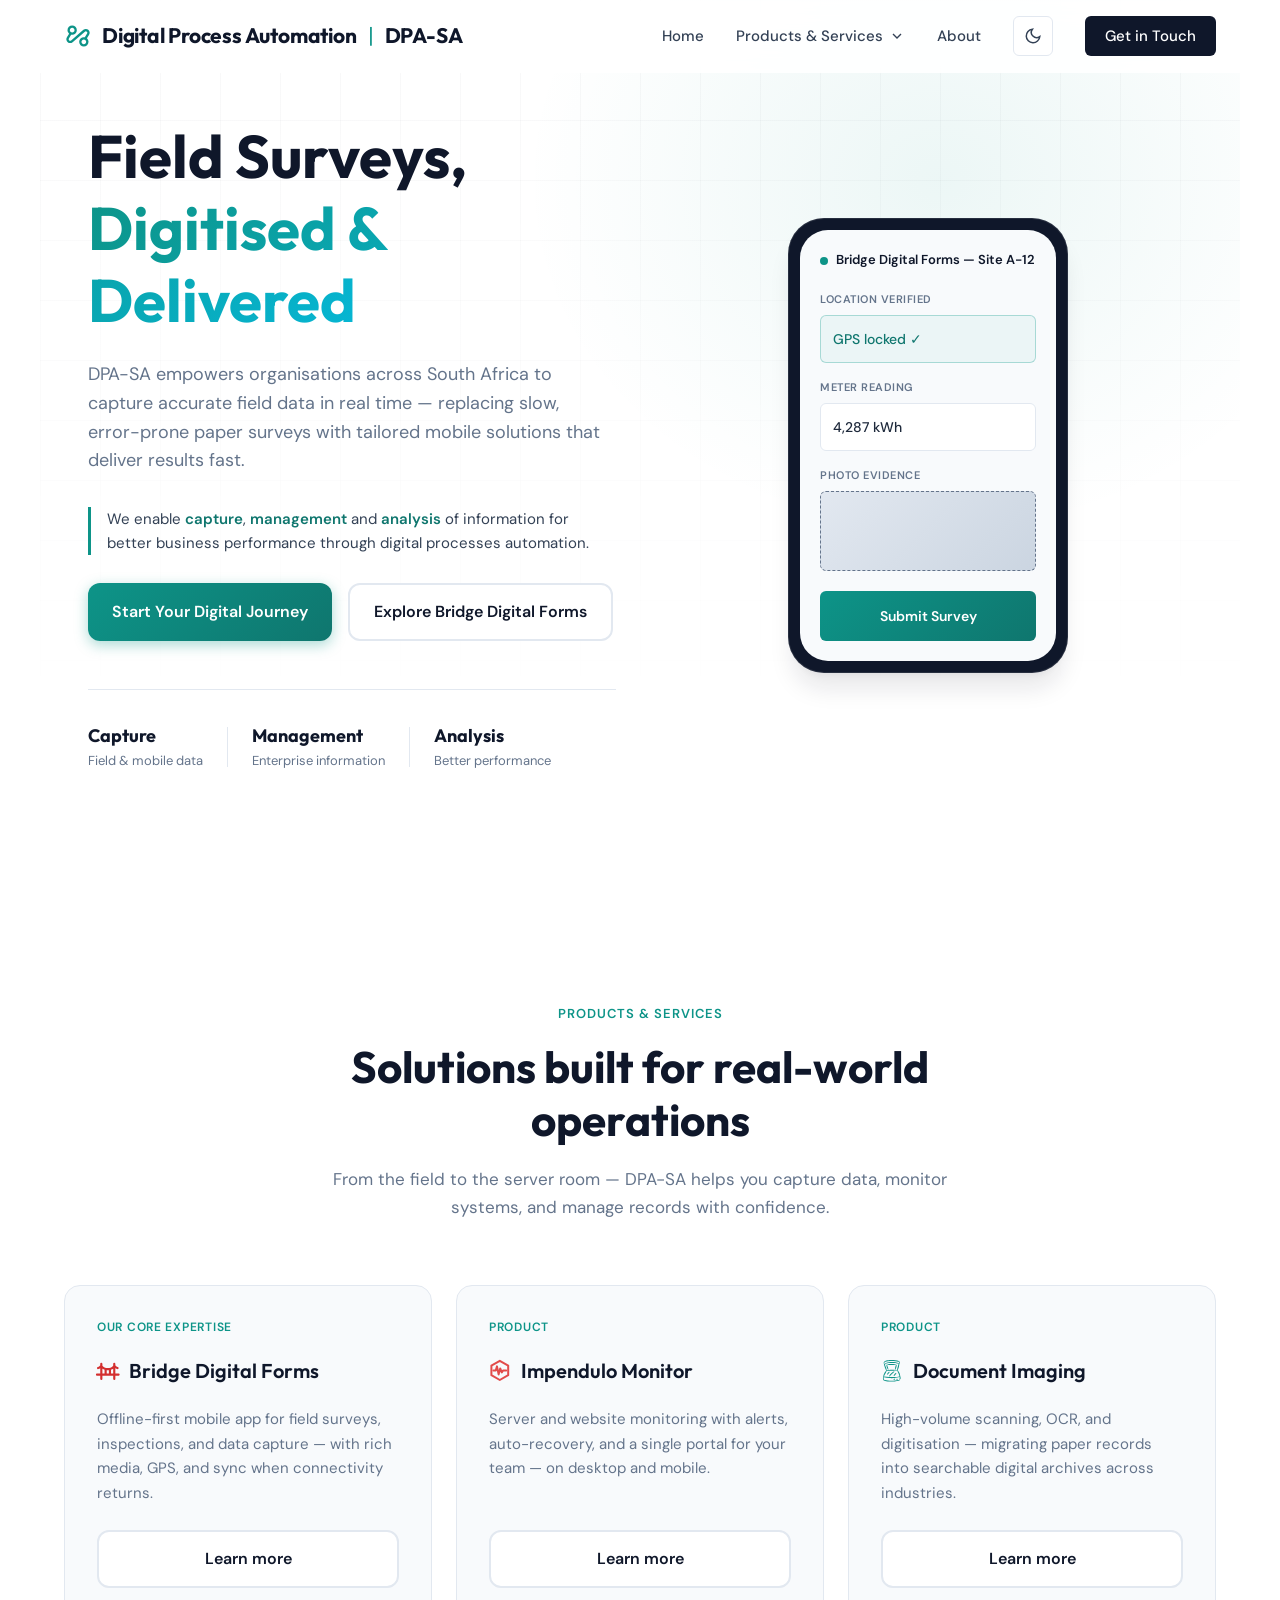
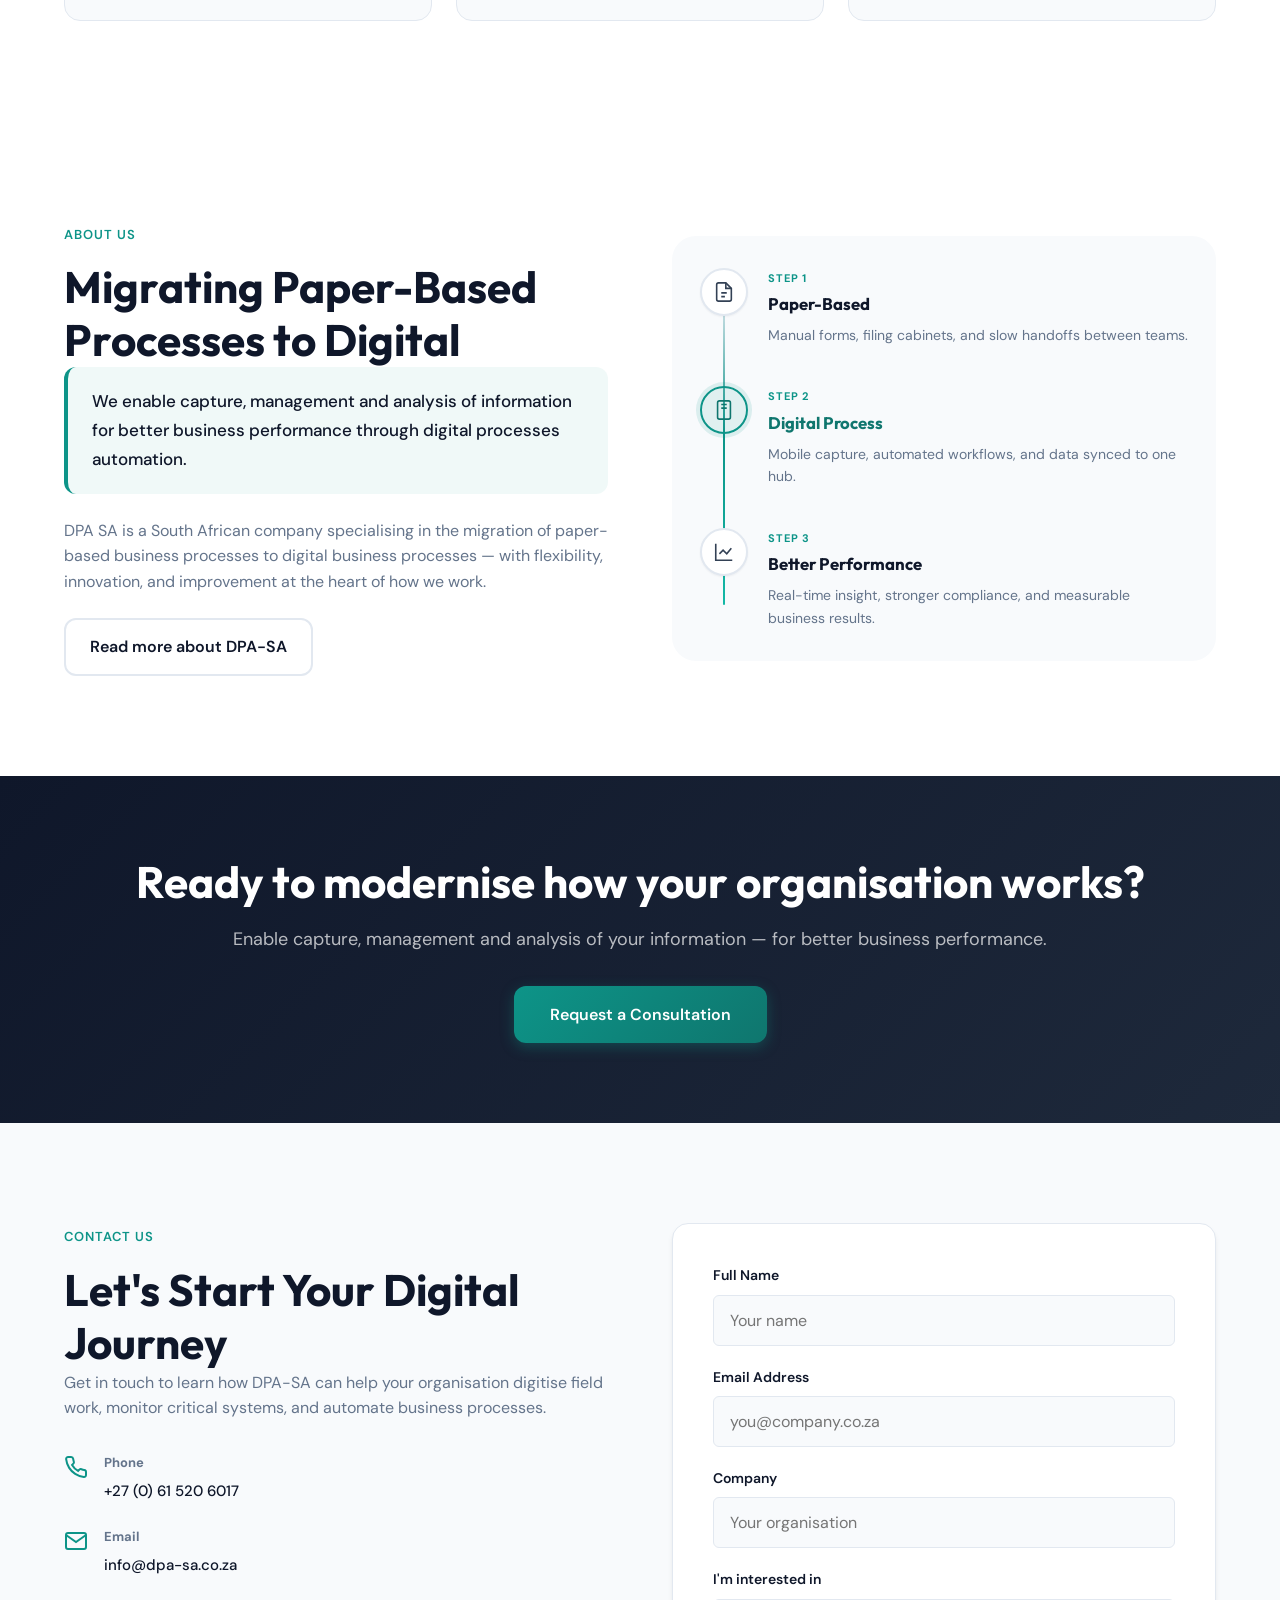
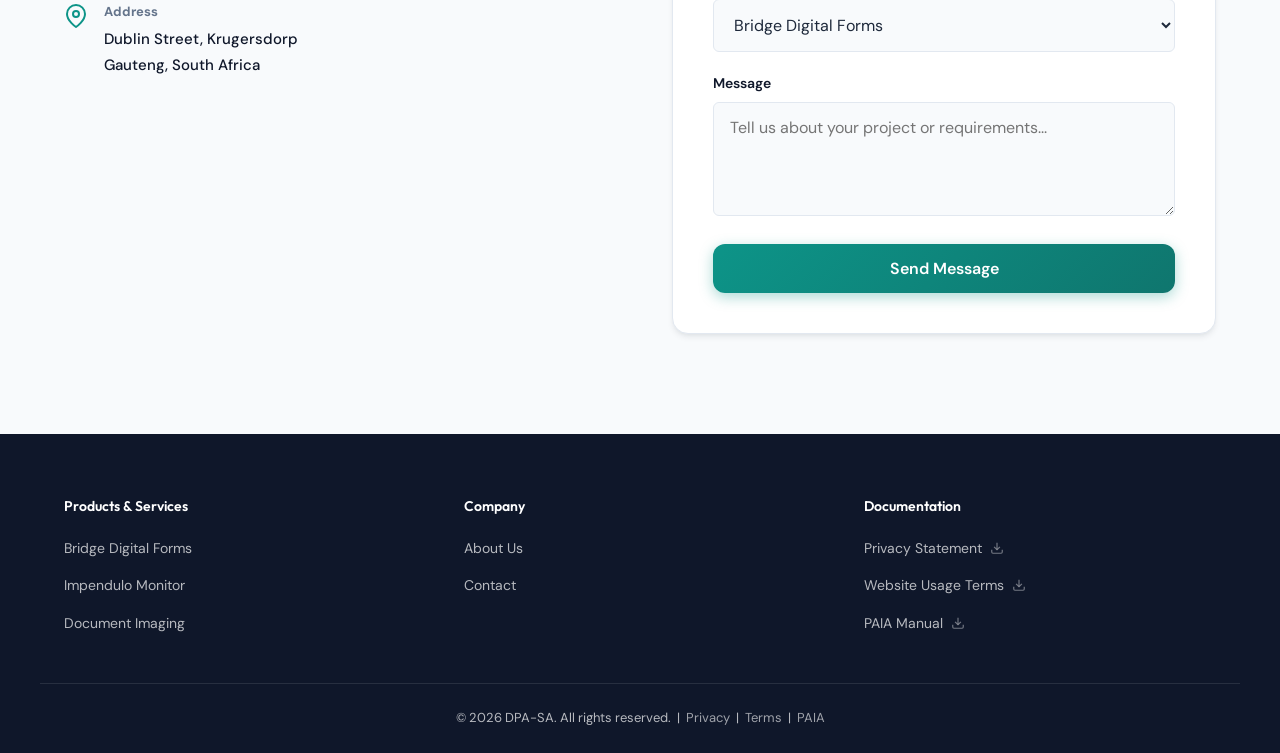
==== commit f00a3f09: "Strengthen Impendulo mark and title weight for clearer branding. Co-authored-by: Cursor <cursoragent" ====
--- a/index.html
+++ b/index.html
@@ -214,8 +214,8 @@
             <span class="product-teaser-tag">Product</span>
             <h3 class="impendulo-title impendulo-title--sm impendulo-title--teaser">
               <svg class="impendulo-mark" xmlns="http://www.w3.org/2000/svg" viewBox="0 0 108 108" aria-hidden="true">
-                <polygon points="54,4 96,28 96,76 54,100 12,76 12,28" fill="none" stroke="currentColor" stroke-width="6" stroke-linejoin="round"/>
-                <polyline points="22,52 34,52 40,32 48,72 56,42 64,62 70,52 86,52" fill="none" stroke="currentColor" stroke-width="6" stroke-linecap="round" stroke-linejoin="round"/>
+                <polygon points="54,4 96,28 96,76 54,100 12,76 12,28" fill="none" stroke="currentColor" stroke-width="10" stroke-linejoin="round"/>
+                <polyline points="22,52 34,52 40,32 48,72 56,42 64,62 70,52 86,52" fill="none" stroke="currentColor" stroke-width="10" stroke-linecap="round" stroke-linejoin="round"/>
               </svg>
               <span class="impendulo-title-text">Impendulo Monitor</span>
             </h3>
--- a/styles.css
+++ b/styles.css
@@ -727,7 +727,7 @@
 }
 
 .impendulo-title-text {
-  font-weight: 400;
+  font-weight: 600;
   color: var(--color-heading);
 }
 
